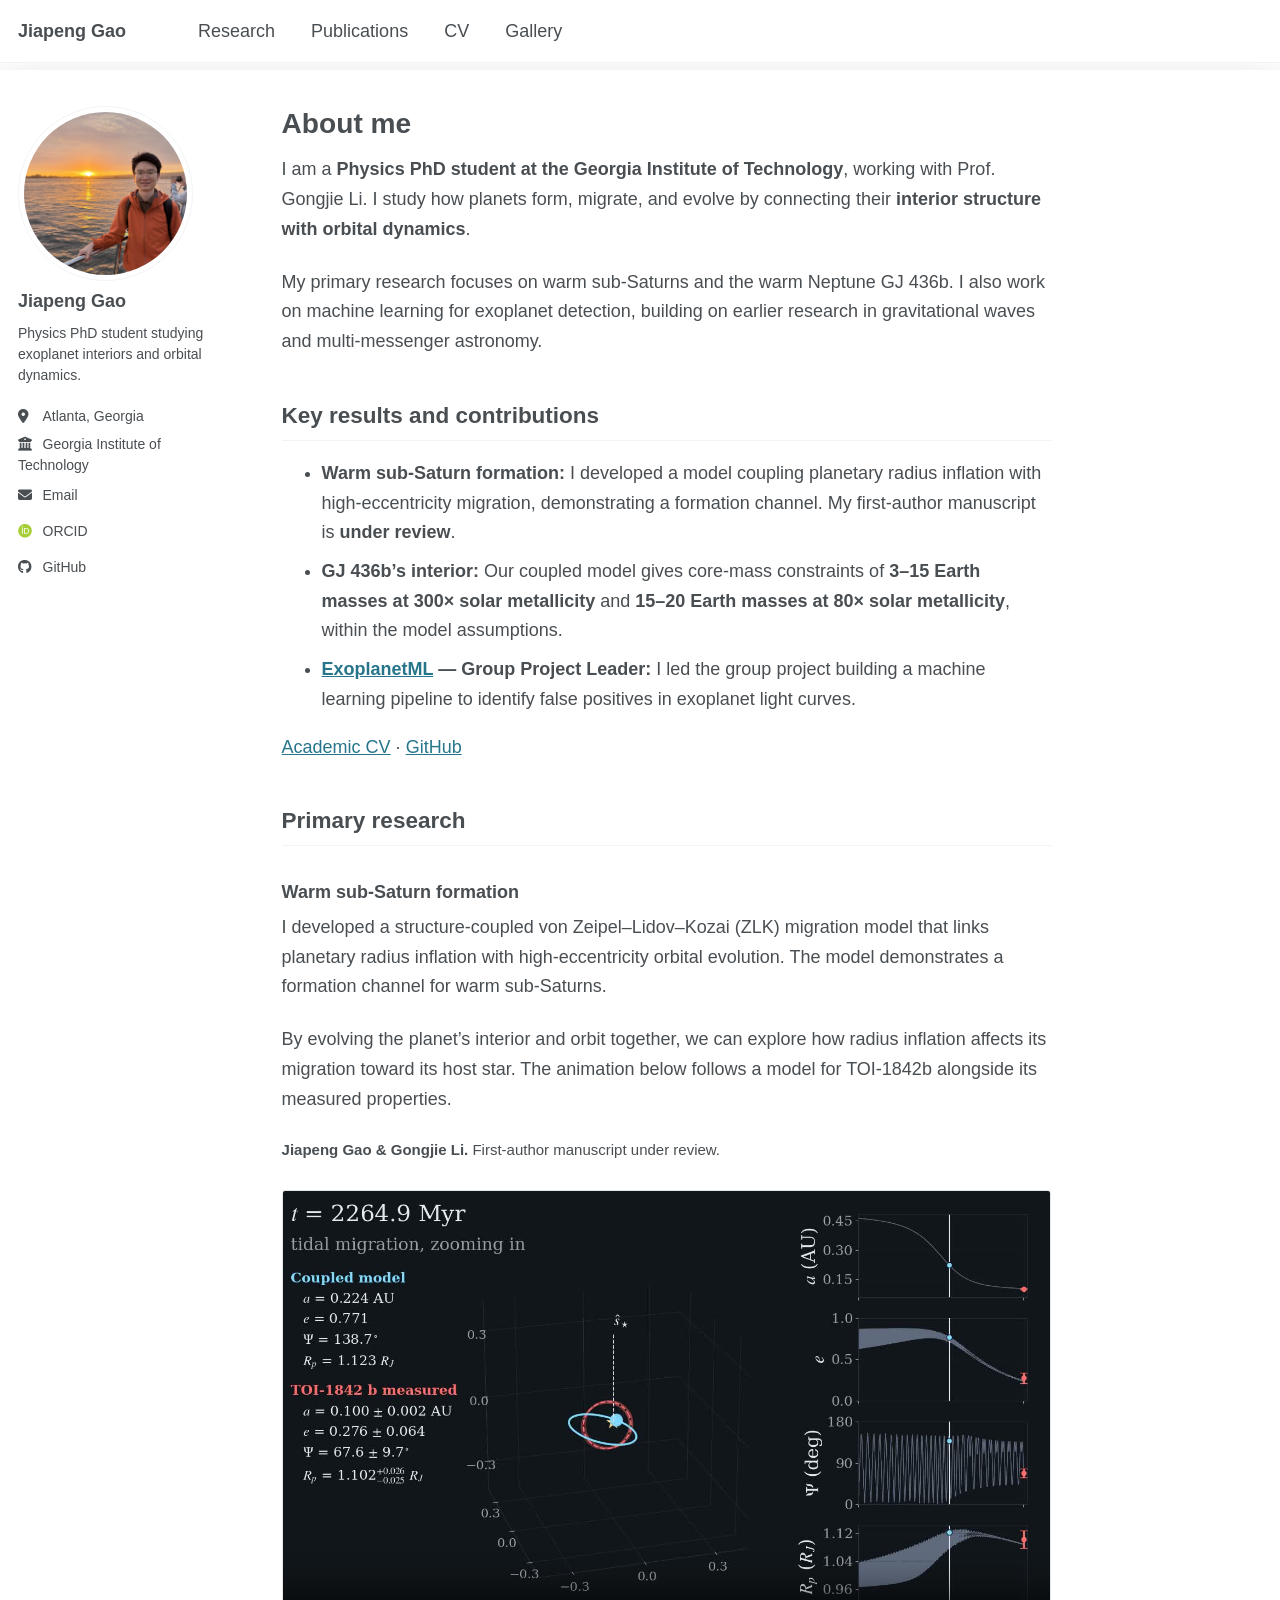
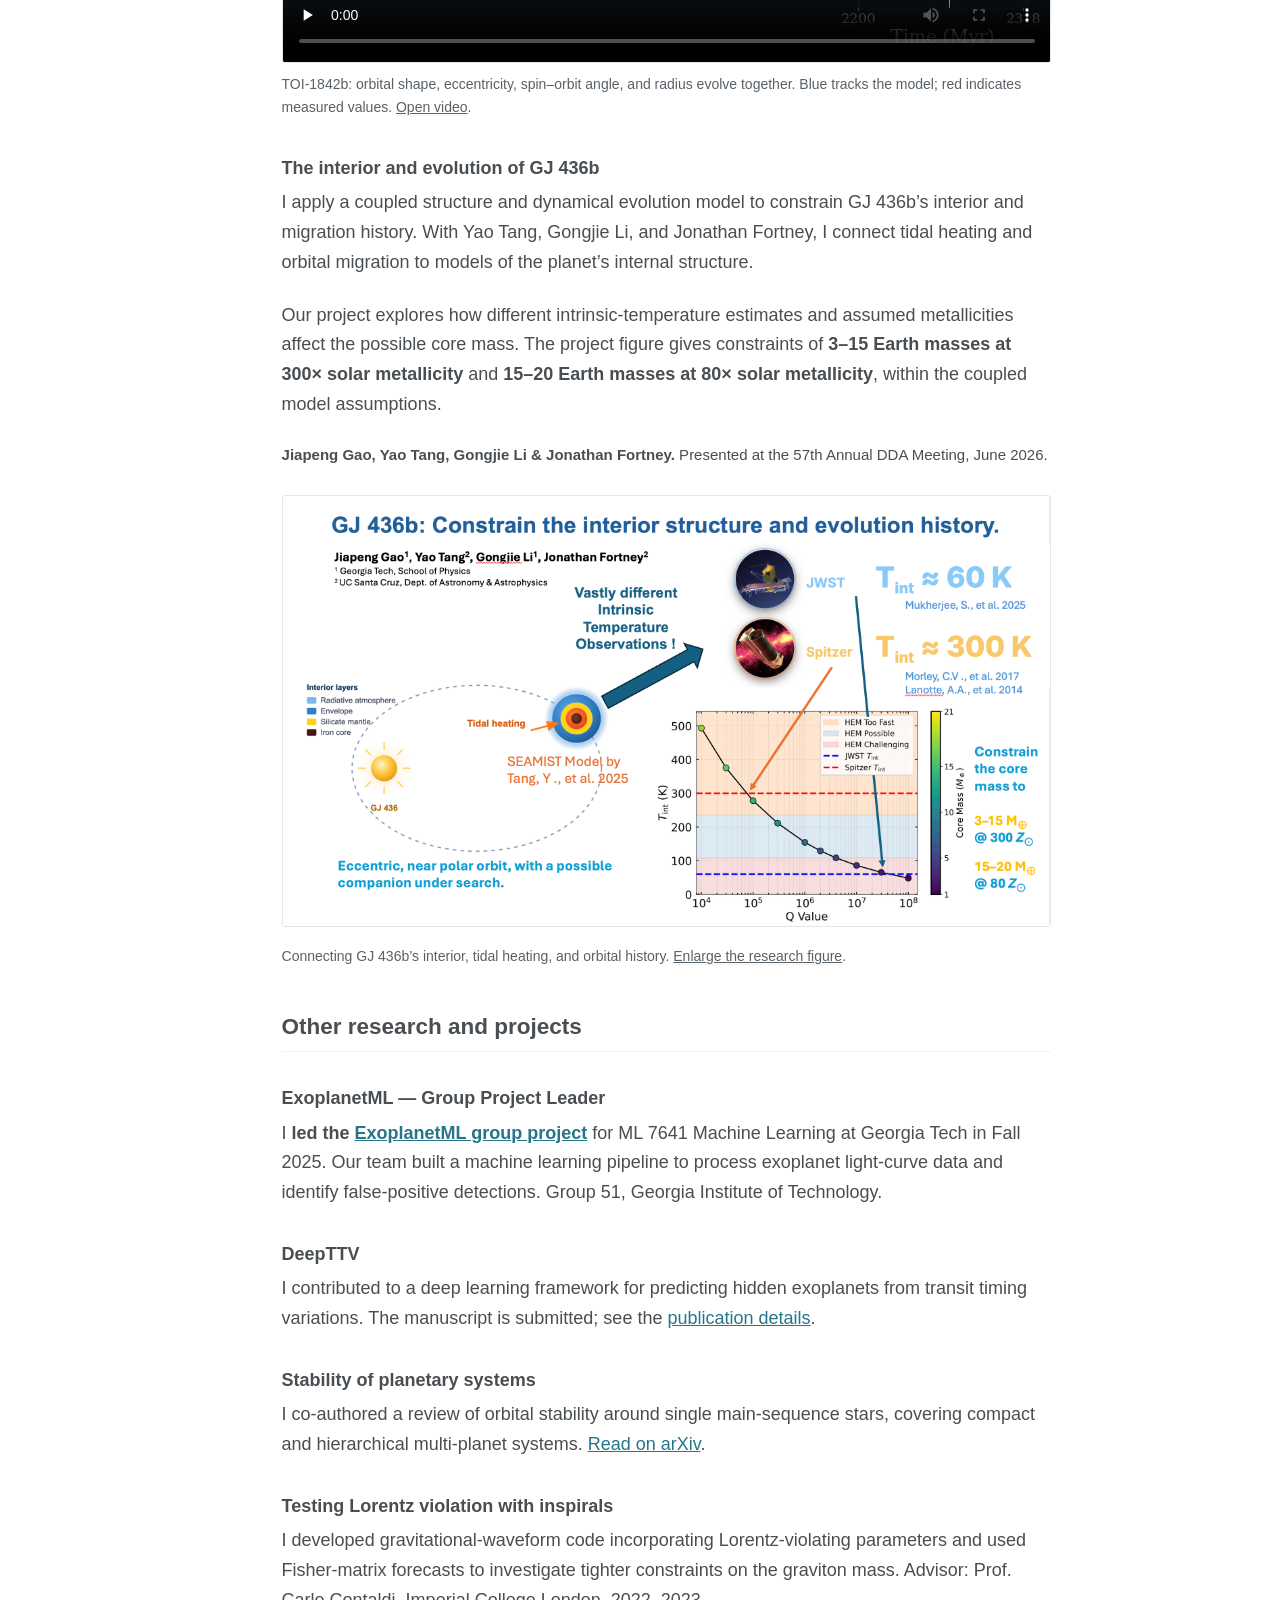
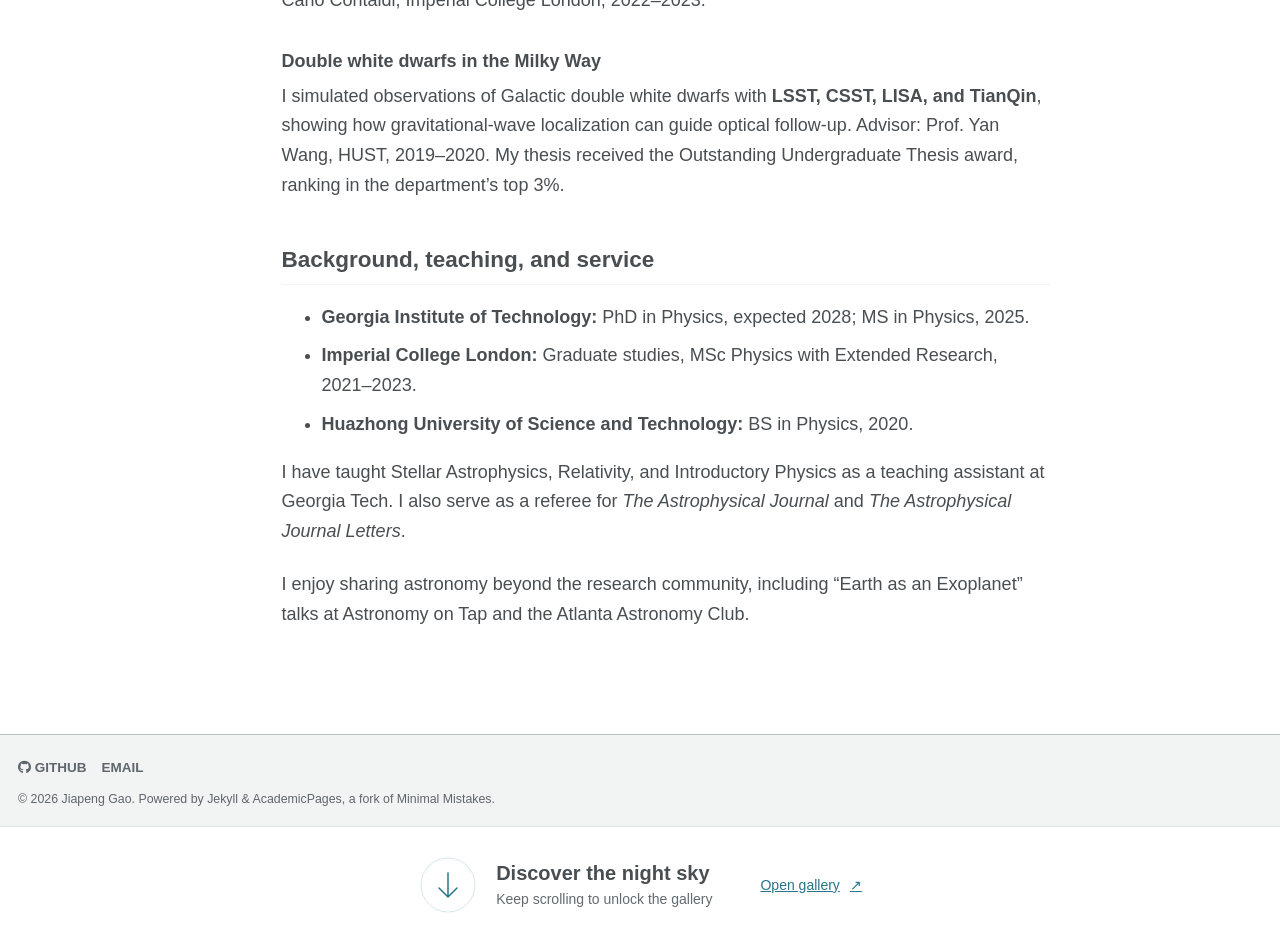
==== index.html @ 05a54107 "Publish personal website" ====
<!doctype html>
<html lang="en" class="no-js">
  <head>
    



<meta charset="utf-8">





<!-- begin SEO -->









<title>About me  Jiapeng Gao</title>



<meta name="description" content="Jiapeng Gao’s research on warm sub-Saturn formation, GJ 436b, exoplanet dynamics, and machine learning.">







  <link rel="canonical" href="https://Gaojiapeng.github.io/">















<!-- end SEO -->

<!-- Open Graph protocol data (https://ogp.me/), used by social media -->
<meta property="og:locale" content="en-US">
<meta property="og:site_name" content="Jiapeng Gao"> 
<meta property="og:title" content="About me">



  <meta property="og:url" content="https://Gaojiapeng.github.io/">





<!-- end Open Graph protocol -->



<meta name="viewport" content="width=device-width, initial-scale=1.0">

<script>
  document.documentElement.className = document.documentElement.className.replace(/\bno-js\b/g, '') + ' js ';
</script>

<!-- For all browsers -->
<link rel="stylesheet" href="./assets/css/main.css">

    


<link rel="stylesheet" href="./assets/css/academicons.min.css">
<link rel="stylesheet" href="./assets/css/fontawesome.css">
<link rel="stylesheet" href="./assets/css/custom.css">
<link rel="icon" href="./images/favicon.svg" type="image/svg+xml">
<meta name="theme-color" content="#ffffff">


  </head>

  <body>

    <a class="skip-link" href="#main">Skip to content</a>

    <!--[if lt IE 9]>
<div class="notice--danger align-center" style="margin: 0;">You are using an <strong>outdated</strong> browser. Please <a href="http://browsehappy.com/">upgrade your browser</a> to improve your experience.</div>
<![endif]-->
    


<div class="masthead">
  <div class="masthead__inner-wrap">
    <div class="masthead__menu">
      <nav id="site-nav" class="greedy-nav" aria-label="Main navigation">
        <ul class="visible-links">
          <li class="masthead__menu-item masthead__menu-item--lg"><a href="./index.html">Jiapeng Gao</a></li>
          
            <li class="masthead__menu-item"><a href="./index.html#research">Research</a></li>
          
            <li class="masthead__menu-item"><a href="./publications.html">Publications</a></li>
          
            <li class="masthead__menu-item"><a href="./assets/documents/Jiapeng_Gao_Web_CV.pdf">CV</a></li>
          
            <li class="masthead__menu-item"><a href="./gallery.html">Gallery</a></li>
          
        </ul>
      </nav>
    </div>
  </div>
</div>


    <div class="homepage-sheet">

    







<div id="main" role="main">
  




  <div class="sidebar sticky">
  





<div itemscope itemtype="http://schema.org/Person">

  <div class="author__avatar">
    
    	<img src="./images/jiapeng-gao.jpg" class="author__avatar" alt="Jiapeng Gao"  fetchpriority="high" />
    
  </div>

  <div class="author__content">
    <h3 class="author__name">Jiapeng Gao</h3>
    
    <p class="author__bio">Physics PhD student studying exoplanet interiors and orbital dynamics.</p>
  </div>

  <div class="author__urls-wrapper">
    <button class="btn btn--inverse">Follow</button>
    <ul class="author__urls social-icons">
      <!-- Font Awesome icons / Biographic information  -->
      
        <li class="author__desktop"><i class="fas fa-fw fa-location-dot icon-pad-right" aria-hidden="true"></i>Atlanta, Georgia</li>
      
      
        <li class="author__desktop"><i class="fas fa-fw fa-building-columns icon-pad-right" aria-hidden="true"></i>Georgia Institute of Technology</li>
      
      
      
        <li><a href="mailto:jgao370@gatech.edu"><i class="fas fa-fw fa-envelope icon-pad-right" aria-hidden="true"></i>Email</a></li>
      

      <!-- Font Awesome and Academicons icons / Academic websites -->
      
            
      
            
      
      
        <li><a href="https://orcid.org/0009-0001-2537-7205"><i class="ai ai-orcid ai-fw icon-pad-right"></i>ORCID</a></li>
      
                              
      
      
      
      
      

      <!-- Font Awesome icons / Repositories and software development -->
      
            
            
      
        <li><a href="https://github.com/Gaojiapeng"><i class="fab fa-fw fa-github icon-pad-right" aria-hidden="true"></i>GitHub</a></li>
      
            
            

      <!-- Font Awesome icons / Social media -->
              
      
      
            
      
                  
                  
      
            
            
            
      
            
                  
            
      
            
            
      
              
      
                      
      
      
            
    </ul>
  </div>
</div>

  
  </div>


  <article class="page" itemscope itemtype="http://schema.org/CreativeWork">
    <meta itemprop="headline" content="About me">
    
    
    

    <div class="page__inner-wrap">
      
        <header>
          <h1 class="page__title" itemprop="headline">About me
</h1>
          
        
        
            
        </header>
      

      <section class="page__content" itemprop="text">
        <p>I am a <strong>Physics PhD student at the Georgia Institute of Technology</strong>, working with Prof. Gongjie Li. I study how planets form, migrate, and evolve by connecting their <strong>interior structure with orbital dynamics</strong>.</p>

<p>My primary research focuses on warm sub-Saturns and the warm Neptune GJ 436b. I also work on machine learning for exoplanet detection, building on earlier research in gravitational waves and multi-messenger astronomy.</p>

<h2 id="key-results-and-contributions">Key results and contributions</h2>

<ul>
  <li><strong>Warm sub-Saturn formation:</strong> I developed a model coupling planetary radius inflation with high-eccentricity migration, demonstrating a formation channel. My first-author manuscript is <strong>under review</strong>.</li>
  <li><strong>GJ 436b’s interior:</strong> Our coupled model gives core-mass constraints of <strong>3–15 Earth masses at 300× solar metallicity</strong> and <strong>15–20 Earth masses at 80× solar metallicity</strong>, within the model assumptions.</li>
  <li><strong><a href="projects/exoplanetml/final.html">ExoplanetML</a> — Group Project Leader:</strong> I led the group project building a machine learning pipeline to identify false positives in exoplanet light curves.</li>
</ul>

<p class="academic-links"><a href="assets/documents/Jiapeng_Gao_Web_CV.pdf">Academic CV</a> · <a href="https://github.com/Gaojiapeng">GitHub</a></p>

<h2 id="research">Primary research</h2>

<section class="research-entry" id="sub-saturns" aria-labelledby="sub-saturns-title">
  <h3 id="sub-saturns-title">Warm sub-Saturn formation</h3>
  <p>I developed a structure-coupled von Zeipel–Lidov–Kozai (ZLK) migration model that links planetary radius inflation with high-eccentricity orbital evolution. The model demonstrates a formation channel for warm sub-Saturns.</p>
  <p>By evolving the planet’s interior and orbit together, we can explore how radius inflation affects its migration toward its host star. The animation below follows a model for TOI-1842b alongside its measured properties.</p>
  <p class="research-status"><strong>Jiapeng Gao &amp; Gongjie Li.</strong> First-author manuscript under review.</p>
  <figure class="research-media">
    <video controls="" playsinline="" preload="none" width="1400" height="860" poster="assets/images/toi1842b-migration-poster.jpg" aria-label="TOI-1842b coupled orbital and radius evolution" aria-describedby="migration-caption">
      <source src="assets/video/toi1842b-migration.mp4" type="video/mp4" />
      <a href="assets/video/toi1842b-migration.mp4">Open the TOI-1842b migration animation.</a>
    </video>
    <figcaption id="migration-caption">TOI-1842b: orbital shape, eccentricity, spin–orbit angle, and radius evolve together. Blue tracks the model; red indicates measured values. <a href="assets/video/toi1842b-migration.mp4">Open video</a>.</figcaption>
  </figure>
</section>

<section class="research-entry" id="gj436b" aria-labelledby="gj436b-title">
  <h3 id="gj436b-title">The interior and evolution of GJ 436b</h3>
  <p>I apply a coupled structure and dynamical evolution model to constrain GJ 436b’s interior and migration history. With Yao Tang, Gongjie Li, and Jonathan Fortney, I connect tidal heating and orbital migration to models of the planet’s internal structure.</p>
  <p>Our project explores how different intrinsic-temperature estimates and assumed metallicities affect the possible core mass. The project figure gives constraints of <strong>3–15 Earth masses at 300× solar metallicity</strong> and <strong>15–20 Earth masses at 80× solar metallicity</strong>, within the coupled model assumptions.</p>
  <p class="research-status"><strong>Jiapeng Gao, Yao Tang, Gongjie Li &amp; Jonathan Fortney.</strong> Presented at the 57th Annual DDA Meeting, June 2026.</p>
  <figure class="research-media">
    <a href="assets/images/gj436b-project.png" data-research-figure="" aria-label="Enlarge the GJ 436b research figure"><img src="assets/images/gj436b-project.png" width="2270" height="1274" loading="lazy" alt="GJ 436b project: tidal heating and a layered interior, intrinsic-temperature comparisons, and model-dependent core-mass constraints." /></a>
    <figcaption>Connecting GJ 436b’s interior, tidal heating, and orbital history. <a href="assets/images/gj436b-project.png" data-research-figure="">Enlarge the research figure</a>.</figcaption>
  </figure>
</section>

<h2 id="other-research-and-projects">Other research and projects</h2>

<h3 id="exoplanetml">ExoplanetML — Group Project Leader</h3>

<p>I <strong>led the <a href="projects/exoplanetml/final.html">ExoplanetML group project</a></strong> for ML 7641 Machine Learning at Georgia Tech in Fall 2025. Our team built a machine learning pipeline to process exoplanet light-curve data and identify false-positive detections. Group 51, Georgia Institute of Technology.</p>

<h3 id="deepttv">DeepTTV</h3>

<p>I contributed to a deep learning framework for predicting hidden exoplanets from transit timing variations. The manuscript is submitted; see the <a href="publications.html#deepttv">publication details</a>.</p>

<h3 id="stability-of-planetary-systems">Stability of planetary systems</h3>

<p>I co-authored a review of orbital stability around single main-sequence stars, covering compact and hierarchical multi-planet systems. <a href="https://arxiv.org/abs/2407.13899">Read on arXiv</a>.</p>

<h3 id="testing-lorentz-violation-with-inspirals">Testing Lorentz violation with inspirals</h3>

<p>I developed gravitational-waveform code incorporating Lorentz-violating parameters and used Fisher-matrix forecasts to investigate tighter constraints on the graviton mass. Advisor: Prof. Carlo Contaldi, Imperial College London, 2022–2023.</p>

<h3 id="double-white-dwarfs-in-the-milky-way">Double white dwarfs in the Milky Way</h3>

<p>I simulated observations of Galactic double white dwarfs with <strong>LSST, CSST, LISA, and TianQin</strong>, showing how gravitational-wave localization can guide optical follow-up. Advisor: Prof. Yan Wang, HUST, 2019–2020. My thesis received the Outstanding Undergraduate Thesis award, ranking in the department’s top 3%.</p>

<h2 id="background-teaching-and-service">Background, teaching, and service</h2>

<ul>
  <li><strong>Georgia Institute of Technology:</strong> PhD in Physics, expected 2028; MS in Physics, 2025.</li>
  <li><strong>Imperial College London:</strong> Graduate studies, MSc Physics with Extended Research, 2021–2023.</li>
  <li><strong>Huazhong University of Science and Technology:</strong> BS in Physics, 2020.</li>
</ul>

<p>I have taught Stellar Astrophysics, Relativity, and Introductory Physics as a teaching assistant at Georgia Tech. I also serve as a referee for <em>The Astrophysical Journal</em> and <em>The Astrophysical Journal Letters</em>.</p>

<p>I enjoy sharing astronomy beyond the research community, including “Earth as an Exoplanet” talks at Astronomy on Tap and the Atlanta Astronomy Club.</p>

<dialog class="research-dialog" aria-labelledby="research-dialog-title">
  <div class="research-dialog-header"><h2 id="research-dialog-title">GJ 436b — interior structure and evolution</h2><button type="button" data-close-research="" autofocus="">Close <span aria-hidden="true">×</span></button></div>
  <img src="assets/images/gj436b-project.png" width="2270" height="1274" loading="lazy" alt="Full-size GJ 436b research figure with model-dependent core-mass constraints." />
  <p><a href="assets/images/gj436b-project.png">Open original figure</a></p>
</dialog>


        

        
      </section>

      <footer class="page__meta">
        
        






      </footer>

      

      




    </div>

    
  </article>

  
  
</div>


    <div class="page__footer">
      <footer>
        <!-- Personal site footer additions. -->

        <div class="page__footer-follow"><ul class="social-icons"><li><a href="https://github.com/Gaojiapeng"><i class="fab fa-github" aria-hidden="true"></i> GitHub</a></li><li><a href="mailto:jgao370@gatech.edu">Email</a></li></ul></div>
<div class="page__footer-copyright">&copy; 2026 Jiapeng Gao. Powered by <a href="https://jekyllrb.com">Jekyll</a> &amp; <a href="https://github.com/academicpages/academicpages.github.io">AcademicPages</a>, a fork of <a href="https://mademistakes.com/work/minimal-mistakes-jekyll-theme/">Minimal Mistakes</a>.</div>

      </footer>
    </div>

    
    <div class="gallery-pull" id="discover">
  <div class="gallery-pull-cue">
    <span class="gallery-pull-meter" aria-hidden="true">
      <svg viewBox="0 0 60 60" width="60" height="60" fill="none">
        <circle cx="30" cy="30" r="27" stroke="currentColor" class="gallery-pull-track"/>
        <circle cx="30" cy="30" r="27" stroke="currentColor" stroke-width="2" pathLength="100" class="gallery-pull-ring"/>
        <path d="M30 18v24M21 33l9 9 9-9" stroke="currentColor" stroke-width="1.5" stroke-linecap="round" stroke-linejoin="round"/>
      </svg>
    </span>
    <div>
      <p class="gallery-pull-title">Discover the night sky</p>
      <p class="gallery-pull-instruction" role="status" aria-live="polite">Explore my astrophotography</p>
    </div>
  </div>
  <a class="gallery-pull-link" href="./gallery.html">Open gallery <span aria-hidden="true">↗</span></a>
</div>

    </div>
    <section class="gallery-discover" aria-hidden="true" inert>
  <div class="discover-scene">
    <img class="discover-image" src="./assets/astro/milky-way-sky-inner-mongolia-2023.jpg" width="2200" height="1472" loading="lazy" decoding="async" alt="Dense Milky Way star fields crossed by dark dust lanes, photographed in Inner Mongolia.">
    <div class="discover-copy">
      <p class="discover-eyebrow">Through my lens</p>
      <h2>Discover the night sky</h2>
      <p class="discover-instruction">Gallery unlocked</p>
    </div>
    <p class="discover-credit"><span>Inner Mongolia · <time datetime="2023-08-13T00:16:14">13 August 2023 · 00:16:14</time> (camera time)</span><span>Photographed by Jiapeng Gao</span></p>
  </div>
</section>

    

    <script src="./assets/js/site.js" defer></script>
<script src="./assets/js/discover.js" defer></script>



  </body>
</html>
---- assets/css/main.css ----
:root{--global-base-color: #2f7f93;--global-bg-color: #fff;--global-footer-bg-color: #f2f3f3;--global-border-color: #f2f3f3;--global-dark-border-color: #bdc1c4;--global-code-background-color: #fafafa;--global-code-text-color: #313436;--global-fig-caption-color: mix(#fff, #494e52, 25%);--global-link-color: #52adc8;--global-link-color-hover: mix(#000, #2f7f93, 25%);--global-link-color-visited: mix(#fff, #2f7f93, 25%);--global-masthead-link-color: #494e52;--global-masthead-link-color-hover: mix(#000, #7a8288, 25%);--global-text-color: #494e52;--global-text-color-light: #bdc1c4;--global-thead-color: #f2f3f3}html[data-theme="dark"]{--global-base-color: #0ea1c5;--global-bg-color: #474747;--global-footer-bg-color: #474747;--global-border-color: #bdc1c4;--global-dark-border-color: #dadada;--global-code-background-color: #fafafa;--global-code-text-color: #313436;--global-fig-caption-color: #bdc1c4;--global-link-color: #0ea1c5;--global-link-color-hover: #0b7994;--global-link-color-visited: #4ab9d4;--global-masthead-link-color: #fff;--global-masthead-link-color-hover: #0ea1c5;--global-text-color: #fff;--global-text-color-light: #f3f3f3;--global-thead-color: #ededed}a:focus{outline:thin dotted #f89406;outline:5px auto #f89406;outline-offset:-2px}*,*:before,*:after{-moz-box-sizing:border-box;-webkit-box-sizing:border-box;box-sizing:border-box}html{box-sizing:border-box;background-color:var(--global-bg-color);font-size:16px;-webkit-text-size-adjust:100%;-ms-text-size-adjust:100%}@media (min-width: 48em){html{font-size:18px}}body{margin:0}::-moz-selection{color:#fff;background:#000}::selection{color:#fff;background:#000}article,aside,details,figcaption,figure,footer,header,hgroup,main,nav,section{display:block}audio,canvas,video{display:inline-block;*display:inline;*zoom:1}audio:not([controls]){display:none}a{color:var(--global-link-color)}a:hover,a:active{outline:0}sub,sup{position:relative;font-size:75%;line-height:0;vertical-align:baseline}sup{top:-0.5em}sub{bottom:-0.25em}img{max-width:100%;width:auto\9;height:auto;vertical-align:middle;border:0;-ms-interpolation-mode:bicubic}#map_canvas img,.google-maps img{max-width:none}button,input,select,textarea{margin:0;font-size:100%;vertical-align:middle}button,input{*overflow:visible;line-height:normal}button::-moz-focus-inner,input::-moz-focus-inner{padding:0;border:0}button,html input[type="button"],input[type="reset"],input[type="submit"]{-webkit-appearance:button;cursor:pointer}label,select,button,input[type="button"],input[type="reset"],input[type="submit"],input[type="radio"],input[type="checkbox"]{cursor:pointer}input[type="search"]{box-sizing:content-box;-webkit-appearance:textfield}input[type="search"]::-webkit-search-decoration,input[type="search"]::-webkit-search-cancel-button{-webkit-appearance:none}textarea{overflow:auto;vertical-align:top}html{position:relative;min-height:100%;scroll-behavior:smooth}body{color:var(--global-text-color);background-color:var(--global-bg-color);margin:0;padding:70px 0 0;padding-bottom:9em;font-family:-apple-system,".SFNSText-Regular","San Francisco","Roboto","Segoe UI","Helvetica Neue","Lucida Grande",Arial,sans-serif;line-height:1.5}body.overflow--hidden{overflow:hidden}h1,h2,h3,h4,h5,h6{margin:2em 0 0.5em;line-height:1.2;font-family:-apple-system,".SFNSText-Regular","San Francisco","Roboto","Segoe UI","Helvetica Neue","Lucida Grande",Arial,sans-serif;font-weight:bold}h1{margin-top:0;font-size:1.563em}h2{font-size:1.25em}h3{font-size:1em}h4{font-size:.75em}h5{font-size:.75em}h6{font-size:.75em}small,.small{font-size:.75em}p{margin-bottom:1.3em}u,ins{text-decoration:none;border-bottom:1px solid var(--global-text-color)}u a,ins a{color:inherit}del a{color:inherit}p,pre,blockquote,ul,ol,dl,figure,table,fieldset{orphans:3;widows:3}abbr[title],abbr[data-original-title]{text-decoration:none;cursor:help;border-bottom:1px dotted var(--global-text-color)}blockquote{margin:2em 1em 2em 0;padding-left:1em;padding-right:1em;font-style:italic;border-left:0.25em solid var(--global-border-color)}blockquote cite{font-style:italic}blockquote cite:before{content:"\2014";padding-right:5px}a:hover,a:active{outline:0}tt,code,kbd,samp,pre{font-family:Monaco,Consolas,"Lucida Console",monospace}pre{overflow-x:auto}a>code,figcaption>code,li>code,p>code,td>code{color:var(--global-code-text-color);padding-top:0.1rem;padding-bottom:0.1rem;font-size:.75em;background:var(--global-code-background-color);border:1px solid var(--global-thead-color);border-radius:4px;box-shadow:0 1px 1px rgba(0,0,0,0.125)}a>code:before,a>code:after,figcaption>code:before,figcaption>code:after,li>code:before,li>code:after,p>code:before,p>code:after,td>code:before,td>code:after{letter-spacing:-0.2em;content:"\00a0"}a>code{color:inherit}pre>code{color:var(--global-code-text-color)}hr{display:block;margin:1em 0;border:0;border-top:1px solid var(--global-border-color)}ul li,ol li{margin-bottom:0.5em}li ul,li ol{margin-top:0.5em}figure{display:-webkit-box;display:flex;-webkit-box-pack:justify;justify-content:space-between;-webkit-box-align:start;align-items:flex-start;flex-wrap:wrap;margin:2em 0}figure img,figure iframe,figure .fluid-width-video-wrapper{margin-bottom:1em}figure img{width:100%;border-radius:4px;-webkit-transition:all 0.2s ease-in-out;transition:all 0.2s ease-in-out}figure>a{display:block}@media (min-width: 37.5em){figure.half>a,figure.half>img{width:calc(50% - 0.5em)}}figure.half figcaption{width:100%}@media (min-width: 37.5em){figure.third>a,figure.third>img{width:calc(33.3333% - 0.5em)}}figure.third figcaption{width:100%}figcaption{margin-bottom:0.5em;color:var(--global-fig-caption-color);font-family:Georgia,Times,serif;font-size:.75em}figcaption a{color:inherit;text-decoration:none;border-bottom:1px solid var(--global-border-color);-webkit-transition:all 0.2s ease-in-out;transition:all 0.2s ease-in-out}figcaption a:hover{color:#000;border-bottom-color:#000}svg:not(:root){overflow:hidden}nav ul{margin:0;padding:0}nav li{list-style:none}nav a{text-decoration:none}nav ul li,nav ol li{margin-bottom:0}nav li ul,nav li ol{margin-top:0}@-webkit-keyframes intro{0%{opacity:0}100%{opacity:1}}@keyframes intro{0%{opacity:0}100%{opacity:1}}b,i,strong,em,blockquote,p,q,span,figure,img,h1,h2,header,input,a,tr,td,form button,input[type="submit"],.btn,#goog-wm-sb,.highlight,.archive__item-teaser{-webkit-transition:all 0.2s ease-in-out;transition:all 0.2s ease-in-out}@media print{.masthead,.toc,.page__share,.page__related,.ads,.page__footer{display:none}}.hidden{display:none;visibility:hidden}.load{display:none}.transparent{opacity:0}.visually-hidden,.screen-reader-text,.screen-reader-text span,.screen-reader-shortcut{position:absolute !important;clip:rect(1px, 1px, 1px, 1px);height:1px !important;width:1px !important;border:0 !important;overflow:hidden}body:hover .visually-hidden a,body:hover .visually-hidden input,body:hover .visually-hidden button{display:none !important}.screen-reader-text:focus,.screen-reader-shortcut:focus{clip:auto !important;height:auto !important;width:auto !important;display:block;font-size:1em;font-weight:bold;padding:15px 23px 14px;background:var(--global-text-color);z-index:100000;text-decoration:none;box-shadow:0 0 2px 2px rgba(0,0,0,0.6)}.skip-link{position:fixed;z-index:20;margin:0;font-family:-apple-system,".SFNSText-Regular","San Francisco","Roboto","Segoe UI","Helvetica Neue","Lucida Grande",Arial,sans-serif;white-space:nowrap}.skip-link li{height:0;width:0;list-style:none}.text-left{text-align:left}.text-center{text-align:center}.text-right{text-align:right}.text-justify{text-align:justify}.text-nowrap{white-space:nowrap}.cf{clear:both}.wrapper{max-width:925px;margin-left:auto;margin-right:auto}.wrapper:after{content:" ";display:block;clear:both}.wordwrap{white-space:pre-wrap;white-space:-moz-pre-wrap;white-space:-pre-wrap;white-space:-o-pre-wrap;word-wrap:break-word}.align-left{display:block;margin-left:auto;margin-right:auto}@media (min-width: 37.5em){.align-left{float:left;margin-right:1em}}.align-right{display:block;margin-left:auto;margin-right:auto}@media (min-width: 37.5em){.align-right{float:right;margin-left:1em}}.align-center{display:block;margin-left:auto;margin-right:auto}@media (min-width: 57.8125em){.full{margin-right:-19.4915254237% !important}}.icon{display:inline-block;fill:currentColor;width:1em;height:1.1em;line-height:1;position:relative;top:-0.1em;vertical-align:middle}.icon-pad-right{padding-right:0.5em;margin-right:0.5em}.social-icons .fa{color:#000}.social-icons .fa-bluesky,.social-icons .fa-bluesky-square{color:#1184fe}.social-icons .fa-behance,.social-icons .fa-behance-square{color:#1769FF}.social-icons .fa-dribbble{color:#ea4c89}.social-icons .fa-facebook,.social-icons .fa-facebook-square{color:#3b5998}.social-icons .fa-flickr{color:#ff0084}.social-icons .fa-foursquare{color:#0072b1}.social-icons .fa-google-plus,.social-icons .fa-google-plus-square{color:#dd4b39}.social-icons .fa-instagram{color:#517fa4}.social-icons .fa-kaggle,.social-icons .fa-kaggle-square{color:#20c0ff}.social-icons .fa-lastfm,.social-icons .fa-lastfm-square{color:#d51007}.social-icons .fa-linkedin,.social-icons .fa-linkedin-square{color:#007bb6}.social-icons .fa-mastodon,.social-icons .fa-mastodon-square{color:#6364ff}.social-icons .ai-orcid,.social-icons .ai-orcid-square{color:#a6ce39}.social-icons .fa-pinterest,.social-icons .fa-pinterest-p,.social-icons .fa-pinterest-square{color:#cb2027}.social-icons .fa-rss,.social-icons .fa-rss-square{color:#fa9b39}.social-icons .fa-soundcloud{color:#f30}.social-icons .fa-stack-exchange,.social-icons .fa-stack-overflow{color:#fe7a15}.social-icons .fa-tumblr,.social-icons .fa-tumblr-square{color:#32506d}.social-icons .fa-twitter,.social-icons .fa-twitter-square{color:#55acee}.social-icons .fa-vimeo,.social-icons .fa-vimeo-square{color:#1ab7ea}.social-icons .fa-vine{color:#00bf8f}.social-icons .fa-youtube,.social-icons .fa-youtube-square,.social-icons .fa-youtube-play{color:#b00}.social-icons .fa-xing,.social-icons .fa-xing-square{color:#006567}.navicon{position:relative;display:inline-block;vertical-align:middle;width:28px;height:4px;background:var(--global-masthead-link-color);margin:auto;-webkit-transition:0.3s;transition:0.3s}.navicon:before,.navicon:after{content:"";position:absolute;left:0;width:28px;height:4px;background:var(--global-masthead-link-color);-webkit-transition:0.3s;transition:0.3s}.navicon:before{top:-8px}.navicon:after{bottom:-8px}.close .navicon{background:transparent}.close .navicon:before,.close .navicon:after{-webkit-transform-origin:50% 50%;-ms-transform-origin:50% 50%;transform-origin:50% 50%;top:0;width:28px}.close .navicon:before{-webkit-transform:rotate3d(0, 0, 1, 45deg);transform:rotate3d(0, 0, 1, 45deg)}.close .navicon:after{-webkit-transform:rotate3d(0, 0, 1, -45deg);transform:rotate3d(0, 0, 1, -45deg)}@media (min-width: 57.8125em){.sticky{clear:both;position:-webkit-sticky;position:sticky;top:2em}.sticky::after{clear:both;content:"";display:table}.sticky>*{display:block}}.well{min-height:20px;padding:19px;margin-bottom:20px;background-color:#f5f5f5;border:1px solid #e3e3e3;border-radius:4px;box-shadow:inset 0 1px 1px rgba(0,0,0,0.05)}.show-modal{overflow:hidden;position:relative}.show-modal:before{position:absolute;content:"";top:0;left:0;width:100%;height:100%;z-index:999;background-color:rgba(255,255,255,0.85)}.show-modal .modal{display:block}.modal{display:none;position:fixed;width:300px;top:50%;left:50%;margin-left:-150px;margin-top:-150px;min-height:0;z-index:9999;background:var(--global-text-color);border:1px solid var(--global-border-color);border-radius:4px;box-shadow:0 1px 1px rgba(0,0,0,0.125)}.modal__title{margin:0;padding:0.5em 1em}.modal__supporting-text{padding:0 1em 0.5em 1em}.modal__actions{padding:0.5em 1em;border-top:1px solid var(--global-border-color)}.footnote{color:var(--global-text-color-light);text-decoration:none}.footnotes{color:var(--global-text-color-light)}.footnotes ol,.footnotes li,.footnotes p{margin-bottom:0;font-size:.75em}a.reversefootnote{color:var(--global-text-color-light);text-decoration:none}a.reversefootnote:hover{text-decoration:underline}.required{color:#ee5f5b;font-weight:bold}table{margin-bottom:1em;width:100%;font-family:-apple-system,".SFNSText-Regular","San Francisco","Roboto","Segoe UI","Helvetica Neue","Lucida Grande",Arial,sans-serif;font-size:.75em;border-collapse:collapse;border:1px solid var(--global-border-color)}table+table{margin-top:1em}thead{background-color:var(--global-border-color);border-bottom:1px solid var(--global-border-color)}th{padding:0.5em;font-weight:bold;text-align:left;border-right:1px solid var(--global-border-color)}td{padding:0.5em;border-bottom:1px solid var(--global-border-color);border-right:1px solid var(--global-border-color)}tr,td,th{vertical-align:middle}.btn,#goog-wm-sb{display:inline-block;margin-bottom:0.25em;padding:0.5em 1em;color:#fff !important;font-family:-apple-system,".SFNSText-Regular","San Francisco","Roboto","Segoe UI","Helvetica Neue","Lucida Grande",Arial,sans-serif;font-size:.75em;font-weight:bold;text-align:center;text-decoration:none;background-color:var(--global-base-color);border:0 !important;border-radius:4px;cursor:pointer}.btn:hover,#goog-wm-sb:hover{background-color:#333}.btn .icon,#goog-wm-sb .icon{margin-right:0.5em}.btn .icon+.hidden,#goog-wm-sb .icon+.hidden{margin-left:-0.5em}.btn--block{display:block;width:100%}.btn--block+.btn--block{margin-top:0.25em}.btn--inverse{color:var(--global-text-color-light) !important;border:1px solid var(--global-border-color) !important;background-color:var(--global-bg-color)}.btn--inverse:hover{color:#fff !important;border-color:var(--global-text-color-light)}.btn--light-outline{border:1px solid #fff !important;background-color:transparent}.btn--info{background-color:#2f7f93}.btn--info:hover{background-color:#266676}.btn--warning{background-color:#f89406}.btn--warning:hover{background-color:#c67605}.btn--success{background-color:#62c462}.btn--success:hover{background-color:#4e9d4e}.btn--danger{background-color:#ee5f5b}.btn--danger:hover{background-color:#be4c49}.btn--disabled{pointer-events:none;cursor:not-allowed;filter:alpha(opacity=65);box-shadow:none;opacity:0.65}.btn--bluesky{background-color:#1184fe}.btn--bluesky:hover{background-color:#0e6acb}.btn--facebook{background-color:#3b5998}.btn--facebook:hover{background-color:#2f477a}.btn--google-plus{background-color:#dd4b39}.btn--google-plus:hover{background-color:#b13c2e}.btn--linkedin{background-color:#007bb6}.btn--linkedin:hover{background-color:#006292}.btn--mastodon{background-color:#6364ff}.btn--mastodon:hover{background-color:#4f50cc}.btn--twitter{background-color:#55acee}.btn--twitter:hover{background-color:#448abe}.btn--x-large{font-size:1.25em}.btn--large{font-size:1em}.btn--small{font-size:.6875em}.notice{margin:2em 0 !important;padding:1em;font-family:-apple-system,".SFNSText-Regular","San Francisco","Roboto","Segoe UI","Helvetica Neue","Lucida Grande",Arial,sans-serif;font-size:.75em !important;text-indent:initial;background-color:#f2f3f3;border-radius:4px;box-shadow:0 1px 1px rgba(122,130,136,0.25);color:var(--global-code-text-color)}.notice h4{margin-top:0 !important;margin-bottom:0.75em}.page__content .notice h4{margin-bottom:0;font-size:1em}.notice p:last-child{margin-bottom:0 !important}.notice h4+p{margin-top:0;padding-top:0}.notice a{color:#7a8288}.notice a:hover{color:#494e52}.notice code{background-color:#f8f9f9}.notice ul:last-child{margin-bottom:0}.notice--primary{margin:2em 0 !important;padding:1em;font-family:-apple-system,".SFNSText-Regular","San Francisco","Roboto","Segoe UI","Helvetica Neue","Lucida Grande",Arial,sans-serif;font-size:.75em !important;text-indent:initial;background-color:#f2f3f3;border-radius:4px;box-shadow:0 1px 1px rgba(122,130,136,0.25);color:var(--global-code-text-color)}.notice--primary h4{margin-top:0 !important;margin-bottom:0.75em}.page__content .notice--primary h4{margin-bottom:0;font-size:1em}.notice--primary p:last-child{margin-bottom:0 !important}.notice--primary h4+p{margin-top:0;padding-top:0}.notice--primary a{color:#7a8288}.notice--primary a:hover{color:#494e52}.notice--primary code{background-color:#f8f9f9}.notice--primary ul:last-child{margin-bottom:0}.notice--info{margin:2em 0 !important;padding:1em;font-family:-apple-system,".SFNSText-Regular","San Francisco","Roboto","Segoe UI","Helvetica Neue","Lucida Grande",Arial,sans-serif;font-size:.75em !important;text-indent:initial;background-color:#eaf2f4;border-radius:4px;box-shadow:0 1px 1px rgba(47,127,147,0.25);color:var(--global-code-text-color)}.notice--info h4{margin-top:0 !important;margin-bottom:0.75em}.page__content .notice--info h4{margin-bottom:0;font-size:1em}.notice--info p:last-child{margin-bottom:0 !important}.notice--info h4+p{margin-top:0;padding-top:0}.notice--info a{color:#2f7f93}.notice--info a:hover{color:#1c4c58}.notice--info code{background-color:#f5f9fa}.notice--info ul:last-child{margin-bottom:0}.notice--warning{margin:2em 0 !important;padding:1em;font-family:-apple-system,".SFNSText-Regular","San Francisco","Roboto","Segoe UI","Helvetica Neue","Lucida Grande",Arial,sans-serif;font-size:.75em !important;text-indent:initial;background-color:#fef4e6;border-radius:4px;box-shadow:0 1px 1px rgba(248,148,6,0.25);color:var(--global-code-text-color)}.notice--warning h4{margin-top:0 !important;margin-bottom:0.75em}.page__content .notice--warning h4{margin-bottom:0;font-size:1em}.notice--warning p:last-child{margin-bottom:0 !important}.notice--warning h4+p{margin-top:0;padding-top:0}.notice--warning a{color:#f89406}.notice--warning a:hover{color:#955904}.notice--warning code{background-color:#fffaf3}.notice--warning ul:last-child{margin-bottom:0}.notice--success{margin:2em 0 !important;padding:1em;font-family:-apple-system,".SFNSText-Regular","San Francisco","Roboto","Segoe UI","Helvetica Neue","Lucida Grande",Arial,sans-serif;font-size:.75em !important;text-indent:initial;background-color:#eff9ef;border-radius:4px;box-shadow:0 1px 1px rgba(98,196,98,0.25);color:var(--global-code-text-color)}.notice--success h4{margin-top:0 !important;margin-bottom:0.75em}.page__content .notice--success h4{margin-bottom:0;font-size:1em}.notice--success p:last-child{margin-bottom:0 !important}.notice--success h4+p{margin-top:0;padding-top:0}.notice--success a{color:#62c462}.notice--success a:hover{color:#3b763b}.notice--success code{background-color:#f7fcf7}.notice--success ul:last-child{margin-bottom:0}.notice--danger{margin:2em 0 !important;padding:1em;font-family:-apple-system,".SFNSText-Regular","San Francisco","Roboto","Segoe UI","Helvetica Neue","Lucida Grande",Arial,sans-serif;font-size:.75em !important;text-indent:initial;background-color:#fdefef;border-radius:4px;box-shadow:0 1px 1px rgba(238,95,91,0.25);color:var(--global-code-text-color)}.notice--danger h4{margin-top:0 !important;margin-bottom:0.75em}.page__content .notice--danger h4{margin-bottom:0;font-size:1em}.notice--danger p:last-child{margin-bottom:0 !important}.notice--danger h4+p{margin-top:0;padding-top:0}.notice--danger a{color:#ee5f5b}.notice--danger a:hover{color:#8f3937}.notice--danger code{background-color:#fef7f7}.notice--danger ul:last-child{margin-bottom:0}.masthead{position:fixed;background:var(--global-bg-color);height:fit-content;top:0;width:100%;-webkit-animation:intro 0.3s both;animation:intro 0.3s both;-webkit-animation-delay:0.15s;animation-delay:0.15s;z-index:20}.masthead::after{content:"";position:absolute;bottom:0;height:1px;background:var(--global-border-color);width:100%}.masthead__inner-wrap{max-width:925px;margin-left:auto;margin-right:auto;clear:both;padding:0.5em 1em;font-family:-apple-system,".SFNSText-Regular","San Francisco","Roboto","Segoe UI","Helvetica Neue","Lucida Grande",Arial,sans-serif}.masthead__inner-wrap:after{content:" ";display:block;clear:both}.masthead__inner-wrap::after{clear:both;content:"";display:table}@media (min-width: 80em){.masthead__inner-wrap{max-width:1280px}}.masthead__inner-wrap nav{z-index:10}.masthead__inner-wrap a{text-decoration:none}.masthead__menu ul{margin:0;padding:0;clear:both;list-style-type:none}.masthead__menu-item{background-color:var(--global-bg-color);display:block;list-style-type:none;white-space:nowrap}.masthead__menu-item--lg{padding-right:2em;font-weight:700}.masthead__menu-item.selected a{color:var(--global-text-color);font-weight:700;border-bottom:2px solid var(--global-text-color);pointer-events:none;cursor:default}.masthead__menu-item.selected a:hover{color:var(--global-text-color);border-bottom:2px solid var(--global-text-color)}.breadcrumbs{max-width:925px;margin-left:auto;margin-right:auto;clear:both;margin-top:0;margin-bottom:0;padding-left:2em;padding-right:2em;font-family:-apple-system,".SFNSText-Regular","San Francisco","Roboto","Segoe UI","Helvetica Neue","Lucida Grande",Arial,sans-serif;-webkit-animation:intro 0.3s both;animation:intro 0.3s both;-webkit-animation-delay:0.30s;animation-delay:0.30s}.breadcrumbs:after{content:" ";display:block;clear:both}.breadcrumbs::after{clear:both;content:"";display:table}@media (min-width: 57.8125em){.breadcrumbs{padding-left:1em;padding-right:1em}}@media (min-width: 80em){.breadcrumbs{max-width:1280px}}.breadcrumbs ol{padding:0;list-style:none;font-size:.75em}@media (min-width: 57.8125em){.breadcrumbs ol{width:83.0508474576%;float:right;margin-right:0}}@media (min-width: 80em){.breadcrumbs ol{padding-left:4.2372881356%}}.breadcrumbs li{display:inline}.breadcrumbs .current{font-weight:bold}.pagination{clear:both;width:100%;float:left;margin-left:0;margin-right:0;clear:both;margin-top:1em;padding-top:1em}.pagination::after{clear:both;content:"";display:table}.pagination ul{margin:0;padding:0;list-style-type:none;font-family:-apple-system,".SFNSText-Regular","San Francisco","Roboto","Segoe UI","Helvetica Neue","Lucida Grande",Arial,sans-serif}.pagination li{display:block;float:left;margin-left:-1px}.pagination li a{margin-bottom:0.25em;padding:0.5em 1em;font-family:-apple-system,".SFNSText-Regular","San Francisco","Roboto","Segoe UI","Helvetica Neue","Lucida Grande",Arial,sans-serif;font-size:14px;font-weight:bold;line-height:1.5;text-align:center;text-decoration:none;color:var(--global-text-color-light);border:1px solid var(--global-border-color);border-radius:0}.pagination li a:hover{color:var(--global-link-color-hover)}.pagination li a.current{color:#fff;background:var(--global-base-color)}.pagination li a.disabled{color:var(--global-text-color-light);pointer-events:none;cursor:not-allowed}.pagination li:first-child{margin-left:0}.pagination li:first-child a{border-top-left-radius:4px;border-bottom-left-radius:4px}.pagination li:last-child a{border-top-right-radius:4px;border-bottom-right-radius:4px}.pagination--pager{display:block;padding:1em 2em;float:left;width:50%;font-family:-apple-system,".SFNSText-Regular","San Francisco","Roboto","Segoe UI","Helvetica Neue","Lucida Grande",Arial,sans-serif;font-size:1em;font-weight:bold;text-align:center;text-decoration:none;color:var(--global-text-color-light);border:1px solid var(--global-border-color);border-radius:4px}.pagination--pager:hover{color:var(--global-link-color-hover)}.pagination--pager:first-child{border-top-right-radius:0;border-bottom-right-radius:0}.pagination--pager:last-child{margin-left:-1px;border-top-left-radius:0;border-bottom-left-radius:0}.pagination--pager.disabled{color:var(--global-text-color-light);pointer-events:none;cursor:not-allowed}.page__content+.pagination,.page__meta+.pagination,.comment__date+.pagination,.page__share+.pagination,.page__comments+.pagination{margin-top:2em;padding-top:2em;border-top:1px solid var(--global-border-color)}.greedy-nav{position:relative;min-width:250px;background:var(--global-bg-color)}.greedy-nav a{display:block;margin:0 1rem;padding:0.5rem 0;color:var(--global-masthead-link-color);text-decoration:none}.greedy-nav a:hover{color:var(--global-masthead-link-color-hover)}.greedy-nav button{position:absolute;height:2.5rem;right:0;padding:0 0.5rem;border:0;outline:none;background-color:var(--global-bg-color);color:var(--global-text-color);cursor:pointer;z-index:100}.greedy-nav .visible-links{display:table}.greedy-nav .visible-links li{display:table-cell;vertical-align:middle}.greedy-nav .visible-links li:first-child{font-weight:bold;text-wrap:wrap}.greedy-nav .visible-links li:first-child a{margin-left:0}.greedy-nav .visible-links li:last-child a{margin-right:0}.greedy-nav .visible-links #theme-toggle a{width:25px;display:flex;justify-content:center;cursor:pointer}.greedy-nav .visible-links a{position:relative}.greedy-nav .visible-links a:before{content:"";position:absolute;left:0;bottom:0;height:4px;background:var(--global-border-color);width:100%;-webkit-transition:all 0.2s ease-in-out;transition:all 0.2s ease-in-out;-webkit-transform:scaleX(0);-ms-transform:scaleX(0);transform:scaleX(0)}.greedy-nav .visible-links a:hover:before{-webkit-transform:scaleX(1);-ms-transform:scaleX(1);transform:scaleX(1)}.greedy-nav .hidden-links{position:absolute;top:100%;right:0;margin-top:15px;padding:5px;border:1px solid var(--global-border-color);border-radius:4px;background:var(--global-bg-color);box-shadow:0 0 10px rgba(0,0,0,0.25)}.greedy-nav .hidden-links a{margin:0;padding:10px 20px;font-size:1em}.greedy-nav .hidden-links a:hover{color:var(--global-masthead-link-color-hover);background:var(--global-border-color)}.greedy-nav .hidden-links:before{content:"";position:absolute;top:-11px;right:10px;width:0;border-style:solid;border-width:0 10px 10px;border-color:var(--global-border-color) transparent;display:block;z-index:0}.greedy-nav .hidden-links:after{content:"";position:absolute;top:-10px;right:10px;width:0;border-style:solid;border-width:0 10px 10px;border-color:var(--global-bg-color) transparent;display:block;z-index:1}.greedy-nav .hidden-links li{display:block;border-bottom:1px solid var(--global-border-color)}.greedy-nav .hidden-links li:last-child{border-bottom:none}.nav__list{font-size:1.25rem}.nav__list ul{margin-bottom:1em}.nav__list a{display:block;padding:0.125em 0;color:inherit}.nav__list a:hover{text-decoration:underline}.nav__list .active{margin-left:-0.5em;padding-left:0.5em;padding-right:0.5em;color:#fff;font-weight:bold;background:var(--global-base-color);border-radius:4px}.nav__list .active:hover{color:#fff}.nav__title{margin:0;padding:0.5rem 1rem;font-family:-apple-system,".SFNSText-Regular","San Francisco","Roboto","Segoe UI","Helvetica Neue","Lucida Grande",Arial,sans-serif;font-size:1em;font-weight:bold}.nav__sub-title{display:block;margin:0.5rem 0;padding:0.5rem 0;font-family:-apple-system,".SFNSText-Regular","San Francisco","Roboto","Segoe UI","Helvetica Neue","Lucida Grande",Arial,sans-serif;font-size:.75em;font-weight:bold;text-transform:uppercase;border-bottom:1px solid var(--global-border-color)}.toc{font-family:-apple-system,".SFNSText-Regular","San Francisco","Roboto","Segoe UI","Helvetica Neue","Lucida Grande",Arial,sans-serif;color:var(--global-text-color-light);text-transform:uppercase;letter-spacing:1px;background-color:#fff;border:1px solid var(--global-border-color);border-radius:4px;box-shadow:0 1px 1px rgba(0,0,0,0.125)}.toc .nav__title{color:#fff;font-size:.75em;background:var(--global-base-color);border-top-left-radius:4px;border-top-right-radius:4px}.toc__menu{margin:0;padding:0;width:100%;list-style:none;font-size:0.8rem}.toc__menu a{display:block;padding:0.5rem 1rem;color:var(--global-code-text-color);font-size:.6875em;font-weight:bold;line-height:1.5;border-bottom:1px solid var(--global-border-color);text-decoration-line:none !important}.toc__menu a:hover{color:#000;background:var(--global-link-color-hover)}.toc__menu>li:last-child a{border-bottom:none}.toc__menu li ul>li a{padding-left:2rem;font-weight:normal}.toc__menu li>ul li{display:none}@media (min-width: 48em){.toc__menu li>ul li{display:block}}.page__footer{clear:both;background-color:var(--global-footer-bg-color);color:var(--global-text-color-light);float:left;margin-left:0;margin-right:0;margin-top:3em;width:100%;clear:both;height:auto;position:fixed;bottom:0;-webkit-animation:intro 0.3s both;animation:intro 0.3s both;-webkit-animation-delay:0.45s;animation-delay:0.45s;border-top:1px solid var(--global-dark-border-color)}.page__footer::after{clear:both;content:"";display:table}.page__footer footer{clear:both;margin-left:auto;margin-right:auto;margin-top:1em;max-width:100%;padding:0 1em 1em}.page__footer footer::after{clear:both;content:"";display:table}@media (min-width: 80em){.page__footer footer{max-width:1280px}}.page__footer a{color:inherit;text-decoration:none}.page__footer a:hover{text-decoration:underline}.page__footer .fas,.page__footer .fab,.page__footer .far,.page__footer .fal{color:var(--global-text-color-light)}@media screen and (max-width: 768px){.page__footer{position:relative;bottom:auto}}.page__footer-copyright{font-family:-apple-system,".SFNSText-Regular","San Francisco","Roboto","Segoe UI","Helvetica Neue","Lucida Grande",Arial,sans-serif;font-size:.6875em}.page__footer-follow ul{margin:0;padding:0;list-style-type:none}.page__footer-follow li{display:inline-block;padding-top:5px;padding-bottom:5px;font-family:-apple-system,".SFNSText-Regular","San Francisco","Roboto","Segoe UI","Helvetica Neue","Lucida Grande",Arial,sans-serif;font-size:.75em;text-transform:uppercase}.page__footer-follow li+li:before{content:"";padding-right:5px}.page__footer-follow a{padding-right:10px;font-weight:bold}.page__footer-follow .social-icons a{white-space:nowrap}div.highlighter-rouge,figure.highlight{position:relative;margin-bottom:1em;padding:1em;border:1px solid var(--global-border-color);border-radius:4px;background-color:var(--global-code-background-color);box-shadow:0 1px 1px rgba(0,0,0,0.125);font-size:1.25em}div.highlighter-rouge:before,figure.highlight:before{position:absolute;top:0;right:0;padding:0.5em;background-color:#f2f3f3;content:"\f121";font-family:"Font Awesome 6 Free" !important;font-size:.75em;line-height:1;text-transform:none;speak:none}div.highlighter-rouge .highlight,figure.highlight .highlight{margin:0;font-family:Monaco,Consolas,"Lucida Console",monospace;font-size:.75em;line-height:1.8}.highlight table td{padding:5px}.highlight table pre{margin:0}.highlight .c{color:#93a1a1}.highlight .err{color:#586e75}.highlight .g{color:#586e75}.highlight .k{color:#859900}.highlight .l{color:#586e75}.highlight .n{color:#586e75}.highlight .o{color:#859900}.highlight .x{color:#cb4b16}.highlight .p{color:#586e75}.highlight .cm{color:#93a1a1}.highlight .cp{color:#859900}.highlight .c1{color:#93a1a1}.highlight .cs{color:#859900}.highlight .gd{color:#2aa198}.highlight .ge{color:#586e75;font-style:italic}.highlight .gr{color:#dc322f}.highlight .gh{color:#cb4b16}.highlight .gi{color:#859900}.highlight .go{color:#586e75}.highlight .gp{color:#586e75}.highlight .gs{color:#586e75;font-weight:bold}.highlight .gu{color:#cb4b16}.highlight .gt{color:#586e75}.highlight .kc{color:#cb4b16}.highlight .kd{color:#22b3eb}.highlight .kn{color:#859900}.highlight .kp{color:#859900}.highlight .kr{color:#22b3eb}.highlight .kt{color:#dc322f}.highlight .ld{color:#586e75}.highlight .m{color:#2aa198}.highlight .s{color:#2aa198}.highlight .na{color:#586e75}.highlight .nb{color:#B58900}.highlight .nc{color:#22b3eb}.highlight .no{color:#cb4b16}.highlight .nd{color:#22b3eb}.highlight .ni{color:#cb4b16}.highlight .ne{color:#cb4b16}.highlight .nf{color:#22b3eb}.highlight .nl{color:#586e75}.highlight .nn{color:#586e75}.highlight .nx{color:#586e75}.highlight .py{color:#586e75}.highlight .nt{color:#22b3eb}.highlight .nv{color:#22b3eb}.highlight .ow{color:#859900}.highlight .w{color:#586e75}.highlight .mf{color:#2aa198}.highlight .mh{color:#2aa198}.highlight .mi{color:#2aa198}.highlight .mo{color:#2aa198}.highlight .sb{color:#93a1a1}.highlight .sc{color:#2aa198}.highlight .sd{color:#586e75}.highlight .s2{color:#2aa198}.highlight .se{color:#cb4b16}.highlight .sh{color:#586e75}.highlight .si{color:#2aa198}.highlight .sx{color:#2aa198}.highlight .sr{color:#dc322f}.highlight .s1{color:#2aa198}.highlight .ss{color:#2aa198}.highlight .bp{color:#22b3eb}.highlight .vc{color:#22b3eb}.highlight .vg{color:#22b3eb}.highlight .vi{color:#22b3eb}.highlight .il{color:#2aa198}form{margin:0 0 5px 0}form fieldset{margin-bottom:5px;padding:0;border-width:0}form legend{display:block;width:100%;margin-bottom:10px;*margin-left:-7px;padding:0;color:var(--global-text-color);border:0;border-bottom:1px solid #ccc;white-space:normal}form p{margin-bottom:5px / 2}form ul{list-style-type:none;margin:0 0 5px 0;padding:0}form br{display:none}label,input,button,select,textarea{vertical-align:baseline;*vertical-align:middle}input,button,select,textarea{box-sizing:border-box;font-family:-apple-system,".SFNSText-Regular","San Francisco","Roboto","Segoe UI","Helvetica Neue","Lucida Grande",Arial,sans-serif}label{display:block;margin-bottom:0.25em;color:var(--global-text-color);cursor:pointer}label small{font-size:.75em}label input,label textarea,label select{display:block}input,textarea,select{display:inline-block;width:100%;padding:0.25em;margin-bottom:0.5em;color:var(--global-text-color);background-color:#fff;border:1px solid #ccc;border-radius:4px;box-shadow:0 1px 1px rgba(0,0,0,0.125)}input:hover,textarea:hover,select:hover{border-color:var(--global-base-color)}.input-mini{width:60px}.input-small{width:90px}input[type="image"],input[type="checkbox"],input[type="radio"]{width:auto;height:auto;padding:0;margin:3px 0;*margin-top:0;line-height:normal;cursor:pointer;border-radius:0;border:0 \9}input[type="checkbox"],input[type="radio"]{box-sizing:border-box;padding:0;*width:13px;*height:13px}input[type="image"]{border:0;box-shadow:none}input[type="file"]{width:auto;padding:initial;line-height:initial;border:initial;background-color:transparent;background-color:initial;box-shadow:none}input[type="button"],input[type="reset"],input[type="submit"]{width:auto;height:auto;cursor:pointer;*overflow:visible}select,input[type="file"]{*margin-top:4px}select{width:auto;background-color:#fff}select[multiple],select[size]{height:auto}textarea{resize:vertical;height:auto;overflow:auto;vertical-align:top}input[type="hidden"]{display:none}.form{position:relative}.radio,.checkbox{padding-left:18px;font-weight:normal}.radio input[type="radio"],.checkbox input[type="checkbox"]{float:left;margin-left:-18px}.radio.inline,.checkbox.inline{display:inline-block;padding-top:5px;margin-bottom:0;vertical-align:middle}.radio.inline+.radio.inline,.checkbox.inline+.checkbox.inline{margin-left:10px}input[disabled],select[disabled],textarea[disabled],input[readonly],select[readonly],textarea[readonly]{opacity:0.5;cursor:not-allowed}input:focus,textarea:focus{border-color:var(--global-border-color);outline:0;outline:thin dotted \9}input[type="file"]:focus,input[type="radio"]:focus,input[type="checkbox"]:focus,select:focus{box-shadow:none}.help-block,.help-inline{color:#2f7f93}.help-block{display:block;margin-bottom:1em;line-height:1em}.help-inline{display:inline-block;vertical-align:middle;padding-left:5px}.form-inline input,.form-inline textarea,.form-inline select{display:inline-block;margin-bottom:0}.form-inline label{display:inline-block}.form-inline .radio,.form-inline .checkbox,.form-inline .radio{padding-left:0;margin-bottom:0;vertical-align:middle}.form-inline .radio input[type="radio"],.form-inline .checkbox input[type="checkbox"]{float:left;margin-left:0;margin-right:3px}.form-search input,.form-search textarea,.form-search select{display:inline-block;margin-bottom:0}.form-search .search-query{padding-left:14px;padding-right:14px;margin-bottom:0;border-radius:14px}.form-search label{display:inline-block}.form-search .radio,.form-search .checkbox,.form-inline .radio{padding-left:0;margin-bottom:0;vertical-align:middle}.form-search .radio input[type="radio"],.form-search .checkbox input[type="checkbox"]{float:left;margin-left:0;margin-right:3px}.form--loading:before{content:''}.form--loading .form__spinner{display:block}.form:before{position:absolute;top:0;left:0;width:100%;height:100%;background-color:rgba(255,255,255,0.7);z-index:10}.form__spinner{display:none;position:absolute;top:50%;left:50%;z-index:11}#goog-fixurl ul{list-style:none;margin-left:0;padding-left:0}#goog-fixurl ul li{list-style-type:none}#goog-wm-qt{width:auto;margin-right:10px;margin-bottom:20px;padding:8px 20px;display:inline-block;font-size:.75em;background-color:#fff;color:#000;border-width:2px !important;border-style:solid !important;border-color:gray;border-radius:4px}#main{max-width:925px;margin-left:auto;margin-right:auto;clear:both;margin-top:2em;padding-left:1em;padding-right:1em;animation:intro 0.3s both;animation-delay:0.35s}#main:after{content:" ";display:block;clear:both}#main::after{clear:both;content:"";display:table}@media (min-width: 80em){#main{max-width:1280px}}@media (min-width: 57.8125em){.page{width:83.0508474576%;float:right;margin-right:0;padding-left:4.2372881356%;padding-right:16.9491525424%}}.page .page__inner-wrap{clear:both;width:100%;float:left;margin-left:0;margin-right:0}.page .page__inner-wrap .page__content,.page .page__inner-wrap .page__meta,.page .page__inner-wrap .comment__date,.page .page__inner-wrap .page__share{clear:both;width:100%;float:left;margin-left:0;margin-right:0}.page__title{margin-top:0;line-height:1}.page__title+.page__meta,.page__title+.comment__date{margin-top:-0.5em}.page__lead{font-family:-apple-system,".SFNSText-Regular","San Francisco","Roboto","Segoe UI","Helvetica Neue","Lucida Grande",Arial,sans-serif;font-size:1.25em}.page__content h2{padding-bottom:0.5em;border-bottom:1px solid var(--global-border-color)}.page__content p,.page__content li,.page__content dl{font-size:1em}.page__content p{margin:0 0 1.3em}.page__content a{text-decoration:underline}.page__content a:hover{text-decoration:underline}.page__content a:hover img{box-shadow:0 0 10px rgba(0,0,0,0.25)}.page__content dt{margin-top:1em;font-family:-apple-system,".SFNSText-Regular","San Francisco","Roboto","Segoe UI","Helvetica Neue","Lucida Grande",Arial,sans-serif;font-weight:bold}.page__content dd{margin-left:1em;font-family:-apple-system,".SFNSText-Regular","San Francisco","Roboto","Segoe UI","Helvetica Neue","Lucida Grande",Arial,sans-serif;font-size:.75em}.page__content .small{font-size:.75em}.page__content blockquote+.small{margin-top:-1.5em;padding-left:1.25rem}.page__hero{position:relative;margin-bottom:2em;clear:both;animation:intro 0.3s both;animation-delay:0.25s}.page__hero::after{clear:both;content:"";display:table}.page__hero--overlay{position:relative;margin-bottom:2em;padding:3em 0;clear:both;background-size:cover;background-repeat:no-repeat;background-position:center;animation:intro 0.3s both;animation-delay:0.25s}.page__hero--overlay::after{clear:both;content:"";display:table}.page__hero--overlay a{color:#fff}.page__hero--overlay .wrapper{padding-left:1em;padding-right:1em}@media (min-width: 80em){.page__hero--overlay .wrapper{max-width:1280px}}.page__hero--overlay .page__title,.page__hero--overlay .page__meta,.page__hero--overlay .comment__date,.page__hero--overlay .page__lead,.page__hero--overlay .btn,.page__hero--overlay #goog-wm-sb{color:#fff;text-shadow:1px 1px 4px rgba(0,0,0,0.5)}.page__hero--overlay .page__lead{max-width:768px}.page__hero--overlay .page__title{font-size:1.953em}@media (min-width: 37.5em){.page__hero--overlay .page__title{font-size:2.441em}}.page__hero-image{width:100%;height:auto;-ms-interpolation-mode:bicubic}.page__hero-caption{position:absolute;bottom:0;right:0;margin:0 auto;padding:2px 5px;color:#fff;font-family:Georgia,Times,serif;font-size:.6875em;background:#000;text-align:right;z-index:5;opacity:0.5;border-radius:4px 0 4px 0}@media (min-width: 57.8125em){.page__hero-caption{padding:5px 10px}}.page__hero-caption a{color:#fff;text-decoration:none}.page__share{margin-top:2em;padding-top:1em;border-top:1px solid var(--global-border-color)}@media (max-width: 37.5em){.page__share .btn span,.page__share #goog-wm-sb span{border:0;clip:rect(0 0 0 0);height:1px;margin:-1px;overflow:hidden;padding:0;position:absolute;width:1px}}.page__share-title{margin-bottom:10px;font-size:.75em;text-transform:uppercase}.page__meta,.comment__date{margin-top:2em;color:var(--global-text-color-light);font-family:-apple-system,".SFNSText-Regular","San Francisco","Roboto","Segoe UI","Helvetica Neue","Lucida Grande",Arial,sans-serif;font-size:.75em}.page__meta p,.comment__date p{margin:0}.page__meta a,.comment__date a{color:inherit}.page__meta-title{margin-bottom:10px;font-size:.75em;text-transform:uppercase}.page__taxonomy .sep{display:none}.page__taxonomy strong{margin-right:10px}.page__taxonomy-item{display:inline-block;margin-right:5px;margin-bottom:8px;padding:5px 10px;text-decoration:none;border:1px solid var(--global-border-color);border-radius:4px}.page__taxonomy-item:hover{text-decoration:none;color:var(--global-link-color-hover)}.page__comments{clear:both;width:100%;float:left;margin-left:0;margin-right:0}.page__comments-title{margin-top:2rem;margin-bottom:10px;padding-top:2rem;font-size:.75em;border-top:1px solid var(--global-border-color);text-transform:uppercase}.page__comments-form{padding:1em;background:var(--global-border-color);transition:all 0.2s ease-in-out}.page__comments-form.disabled input,.page__comments-form.disabled button,.page__comments-form.disabled textarea,.page__comments-form.disabled label{pointer-events:none;cursor:not-allowed;filter:alpha(opacity=65);box-shadow:none;opacity:0.65}.comment{clear:both;margin:1em 0}.comment::after{clear:both;content:"";display:table}.comment:not(:last-child){border-bottom:1px solid var(--global-border-color)}.comment__avatar-wrapper{float:left;width:60px;height:60px}@media (min-width: 57.8125em){.comment__avatar-wrapper{width:100px;height:100px}}.comment__avatar{width:40px;height:40px;border-radius:50%}@media (min-width: 57.8125em){.comment__avatar{width:80px;height:80px;padding:5px;border:1px solid var(--global-border-color)}}.comment__content-wrapper{float:right;width:calc(100% - 60px)}@media (min-width: 57.8125em){.comment__content-wrapper{width:calc(100% - 100px)}}.comment__author{margin:0}.comment__author a{text-decoration:none}.comment__date{margin:0}.comment__date a{text-decoration:none}.page__related{margin-top:2em;padding-top:1em;border-top:1px solid var(--global-border-color);clear:both;float:left}.page__related::after{clear:both;content:"";display:table}@media (min-width: 57.8125em){.page__related{margin-left:21.186440678%}}.page__related a{color:inherit;text-decoration:none}.page__related-title{margin-bottom:10px;font-size:.75em;text-transform:uppercase}.archive{margin-bottom:2em}@media (min-width: 48em){.archive{width:100%;float:left;margin-left:0;margin-right:0}}@media (min-width: 57.8125em){.archive{width:83.0508474576%;float:right;margin-right:0;padding-left:4.2372881356%}}.archive a{text-decoration:underline}.archive a:hover{text-decoration:underline}.archive a:hover img{box-shadow:0 0 10px rgba(0,0,0,0.25)}.archive__subtitle{margin:1.414em 0 0;padding-bottom:0.5em;font-size:1em;color:var(--global-text-color-light);border-bottom:1px solid var(--global-border-color)}.archive__subtitle+.list__item .archive__item-title{margin-top:0.5em}.archive__item-title{margin-bottom:0.25em;font-family:-apple-system,".SFNSText-Regular","San Francisco","Roboto","Segoe UI","Helvetica Neue","Lucida Grande",Arial,sans-serif}.archive__item-title a+a{opacity:0.5}.page__content .archive__item-title{margin-top:1em;border-bottom:none}.archive__item-excerpt{margin-top:0;font-size:.75em}.archive__item-excerpt+p{text-indent:0}.archive__item-teaser{border-radius:4px;overflow:hidden}.archive__item-teaser img{width:100%}.archive__item:hover .archive__item-teaser{box-shadow:0 0 10px rgba(0,0,0,0.25)}.archive__item:hover .archive__item-title{text-decoration:underline}@media (min-width: 48em){.list__item{padding-right:auto}}@media (min-width: 57.8125em){.list__item{padding-right:auto}}@media (min-width: 80em){.list__item{padding-right:auto}}.list__item .page__meta,.list__item .comment__date{margin:0 0 4px}.grid__item{margin-bottom:2em}.grid__item .page__meta,.grid__item .comment__date{margin:0 0 4px}.grid__item .archive__item-title{margin-top:0.5em;font-size:1em}.grid__item .archive__item-excerpt{display:none}@media (min-width: 37.5em){.grid__item{width:48.9795918367%;float:left}.grid__item:nth-child(2n+1){margin-left:0;margin-right:-100%;clear:both;margin-left:0}.grid__item:nth-child(2n+2){margin-left:51.0204081633%;margin-right:-100%;clear:none}.grid__item .archive__item-teaser{max-height:200px}}@media (min-width: 48em){.grid__item{margin-left:0;margin-right:0;width:23.4693877551%;float:left}.grid__item:nth-child(4n+1){margin-left:0;margin-right:-100%;clear:both;margin-left:0}.grid__item:nth-child(4n+2){margin-left:25.5102040816%;margin-right:-100%;clear:none}.grid__item:nth-child(4n+3){margin-left:51.0204081633%;margin-right:-100%;clear:none}.grid__item:nth-child(4n+4){margin-left:76.5306122449%;margin-right:-100%;clear:none}.grid__item .archive__item-teaser{max-height:120px}.grid__item .archive__item-excerpt{display:block;font-size:.75em}}.feature__wrapper{clear:both;margin-bottom:2em;border-bottom:1px solid var(--global-border-color)}.feature__wrapper::after{clear:both;content:"";display:table}.feature__item{margin-bottom:2em;font-size:1.25rem}@media (min-width: 37.5em){.feature__item{margin-bottom:0;width:32.2033898305%;float:left}.feature__item:nth-child(3n+1){margin-left:0;margin-right:-100%;clear:both;margin-left:0}.feature__item:nth-child(3n+2){margin-left:33.8983050847%;margin-right:-100%;clear:none}.feature__item:nth-child(3n+3){margin-left:67.7966101695%;margin-right:-100%;clear:none}.feature__item .feature__item-teaser{max-height:200px;overflow:hidden}}.feature__item--left{clear:both;width:100%;float:left;margin-left:0;margin-right:0;font-size:1.25rem}.feature__item--left .archive__item-teaser{margin-bottom:2em}@media (min-width: 37.5em){.feature__item--left .archive__item-teaser{width:40.6779661017%;float:left;margin-right:1.6949152542%}.feature__item--left .archive__item-body{width:57.6271186441%;float:right;margin-right:0;padding-left:4.2372881356%;padding-right:8.4745762712%}}.feature__item--right{clear:both;width:100%;float:left;margin-left:0;margin-right:0;font-size:1.25rem}.feature__item--right .archive__item-teaser{margin-bottom:2em}@media (min-width: 37.5em){.feature__item--right{text-align:right}.feature__item--right .archive__item-teaser{width:40.6779661017%;float:right;margin-left:1.6949152542%}.feature__item--right .archive__item-body{width:57.6271186441%;float:left;margin-left:0;padding-left:4.2372881356%;padding-right:8.4745762712%}}.feature__item--center{clear:both;width:100%;float:left;margin-left:0;margin-right:0;font-size:1.25rem}.feature__item--center .archive__item-teaser{margin-bottom:2em}@media (min-width: 37.5em){.feature__item--center{text-align:center}.feature__item--center .archive__item-teaser{margin:0 auto;width:40.6779661017%}.feature__item--center .archive__item-body{margin:0 auto;width:57.6271186441%}}.sidebar{-webkit-transform:translate3d(0, 0, 0);transform:translate3d(0, 0, 0);clear:both;margin-bottom:1em}.sidebar::after{clear:both;content:"";display:table}@media (orientation: portrait){.sidebar{margin-top:1em}}@media screen and (min-width: 1024px){.sidebar{height:100vh;overflow-y:auto;position:fixed;padding-top:70px}}@media (min-width: 57.8125em){.sidebar{width:15.2542372881%;float:left;margin-right:1.6949152542%;opacity:1;-webkit-transition:opacity 0.2s ease-in-out;transition:opacity 0.2s ease-in-out}.sidebar:hover{opacity:1}}@media (min-width: 80em){.sidebar{max-width:250px;padding-right:0}}.sidebar h2,.sidebar h3,.sidebar h4,.sidebar h5,.sidebar h6{margin-bottom:0;font-family:-apple-system,".SFNSText-Regular","San Francisco","Roboto","Segoe UI","Helvetica Neue","Lucida Grande",Arial,sans-serif}.sidebar h3,.sidebar h4{font-size:1em}.sidebar p,.sidebar li{font-family:-apple-system,".SFNSText-Regular","San Francisco","Roboto","Segoe UI","Helvetica Neue","Lucida Grande",Arial,sans-serif;font-size:.75em;line-height:1.5}.sidebar img{width:100%}.sidebar__right{margin-bottom:1em}@media (min-width: 57.8125em){.sidebar__right{position:relative;float:right;width:auto;margin-left:2.5423728814%;z-index:10}}@media (min-width: 80em){.sidebar__right{width:auto}}.toc{background-color:var(--global-bg-color);border:1px solid var(--global-border-color);border-radius:4px;box-shadow:0 1px 1px rgba(0,0,0,0.125);padding:1em}.toc .nav__title{color:var(--global-text-color);font-size:.75em;background:transparent;border:0;padding:0}.toc .toc__menu{margin:0;padding:0;width:100%;list-style:none;font-size:.75em}.toc .toc__menu a{display:block;padding:0.25rem 0;color:var(--global-text-color);font-size:.6875em;font-weight:normal;line-height:1.5;border-bottom:0}.toc .toc__menu a:hover{text-decoration:underline}.toc .toc__menu>li>a{font-weight:bold}.toc .toc__menu li ul>li a{padding-left:1rem;font-weight:normal}.toc .toc__menu li ul li ul>li a{padding-left:2rem}.toc .toc__menu li ul li ul li ul>li a{padding-left:3rem}.author__avatar{display:table-cell;vertical-align:top;width:36px}@media (min-width: 57.8125em){.author__avatar{display:block;width:auto;height:auto}}.author__avatar img{max-width:175px;border-radius:50%}@media (min-width: 57.8125em){.author__avatar img{padding:5px;border:1px solid var(--global-border-color)}}.author__content{display:table-cell;vertical-align:top;padding-left:15px;padding-right:25px;line-height:1}@media (min-width: 57.8125em){.author__content{display:block;width:100%;padding-left:0;padding-right:0}}.author__name{margin:0}@media (min-width: 57.8125em){.author__name{margin-top:10px;margin-bottom:10px}}.sidebar .author__name{font-family:-apple-system,".SFNSText-Regular","San Francisco","Roboto","Segoe UI","Helvetica Neue","Lucida Grande",Arial,sans-serif;font-size:1em}.sidebar .author__desktop{display:none}@media screen and (min-width: 1024px){.sidebar .author__desktop{display:block}}.author__pronouns{margin:0}@media (min-width: 57.8125em){.author__pronouns{margin-top:10px;margin-bottom:10px}}.author__bio{margin:0}@media (min-width: 57.8125em){.author__bio{margin-top:10px;margin-bottom:20px}}.author__urls-wrapper{position:relative;display:table-cell;vertical-align:middle;font-family:-apple-system,".SFNSText-Regular","San Francisco","Roboto","Segoe UI","Helvetica Neue","Lucida Grande",Arial,sans-serif;z-index:10;position:relative;cursor:pointer}.author__urls-wrapper li:last-child a{margin-bottom:0}@media (min-width: 57.8125em){.author__urls-wrapper{display:block}}.author__urls-wrapper button{margin-bottom:0}@media (min-width: 57.8125em){.author__urls-wrapper button{display:none}}.author__urls{display:none;position:absolute;right:0;margin-top:15px;padding:10px;list-style-type:none;border:1px solid var(--global-border-color);border-radius:4px;background:var(--global-bg-color);z-index:-1;box-shadow:0 0 10px rgba(0,0,0,0.25);cursor:default}@media (min-width: 57.8125em){.author__urls{display:block;position:relative;margin:0;padding:0;border:0;background:transparent;box-shadow:none}}.author__urls:before{display:block;content:"";position:absolute;top:-11px;left:calc(50% - 10px);width:0;border-style:solid;border-width:0 10px 10px;border-color:var(--global-border-color) transparent;z-index:0}@media (min-width: 57.8125em){.author__urls:before{display:none}}.author__urls:after{display:block;content:"";position:absolute;top:-10px;left:calc(50% - 10px);width:0;border-style:solid;border-width:0 10px 10px;border-color:#fff transparent;z-index:1}@media (min-width: 57.8125em){.author__urls:after{display:none}}.author__urls li{white-space:nowrap}.author__urls a{display:block;margin-bottom:5px;padding-right:5px;padding-top:2px;padding-bottom:2px;color:inherit;font-size:1em;text-decoration:none}.author__urls a:hover{text-decoration:underline}.cv-container{max-width:1000px;margin:0 auto;font-family:'Roboto', 'Helvetica Neue', Helvetica, Arial, sans-serif;color:var(--global-text-color);line-height:1.6}.cv-header{margin-bottom:2rem;border-bottom:2px solid var(--global-thead-color);padding-bottom:1rem}.cv-header h1{margin-bottom:0.5rem;color:var(--global-text-color)}.cv-contact-info{display:flex;flex-wrap:wrap;gap:1rem;margin-bottom:0.5rem}.cv-contact-item{display:flex;align-items:center;gap:0.5rem}.cv-profiles{display:flex;gap:1rem;margin-top:0.5rem}.cv-profile-item{display:flex;align-items:center;gap:0.5rem}.cv-profile-item a{color:var(--global-link-color);text-decoration:none}.cv-profile-item a:hover{text-decoration:underline}.cv-section{margin-bottom:2rem}.cv-section h2{border-bottom:1px solid var(--global-border-color);padding-bottom:0.5rem;margin-bottom:1rem;display:flex;align-items:center;gap:0.5rem;color:var(--global-text-color)}.cv-section h2 i{color:var(--global-text-color)}.cv-item{margin-bottom:1.5rem}.cv-list{list-style-type:none}.cv-item-header{display:flex;justify-content:space-between;margin-bottom:0.5rem}.cv-item-title{font-weight:bold;font-size:1.1rem}.cv-item-date{color:var(--global-text-color)}.cv-item-subtitle{color:var(--global-text-color);margin-bottom:0.5rem}.cv-item-summary{margin-bottom:0.5rem}.cv-item-highlights{margin-top:0.5rem;padding-left:1.5rem}.cv-item-highlights li{margin-bottom:0.25rem}.cv-item-courses li{margin-bottom:0.25rem}.cv-skills{display:grid;grid-template-columns:repeat(auto-fill, minmax(300px, 1fr));gap:1.5rem}.cv-skill-category h3{margin-bottom:0.5rem;color:var(--global-text-color)}.cv-skill-keywords{display:flex;flex-wrap:wrap;gap:0.5rem}.cv-skill-keyword{background-color:var(--global-bg-color);padding:0.25rem 0.5rem;border-radius:4px;font-size:0.9rem}.cv-project-keywords{display:flex;flex-wrap:wrap;gap:0.5rem;margin-top:0.5rem}.cv-project-keyword{background-color:var(--global-bg-color);color:var(--global-thead-color);padding:0.25rem 0.5rem;border-radius:4px;font-size:0.9rem}.cv-languages{display:flex;flex-wrap:wrap;gap:1rem}.cv-language{display:flex;flex-direction:column}.cv-language-name{font-weight:bold}.cv-language-fluency{color:var(--global-text-color);font-size:0.9rem}.cv-interests{display:grid;grid-template-columns:repeat(auto-fill, minmax(300px, 1fr));gap:1.5rem}.cv-interest h3{margin-bottom:0.5rem;color:var(--global-text-color)}.cv-interest-keywords{display:flex;flex-wrap:wrap;gap:0.5rem}.cv-interest-keyword{background-color:var(--global-bg-color);padding:0.25rem 0.5rem;border-radius:4px;font-size:0.9rem}.cv-references{font-style:italic;color:var(--global-text-color)}@media print{.cv-container{max-width:100%}.cv-header{border-bottom-color:var(--global-border-color)}.cv-section h2{border-bottom-color:var(--global-border-color)}.cv-skill-keyword,.cv-project-keyword,.cv-interest-keyword{border:1px solid var(--global-border-color);background-color:transparent}}
---- assets/css/academicons.min.css ----
@font-face {font-family: 'Academicons';font-style: normal;font-weight: 400;font-display: block;src:url('../fonts/academicons.eot');src:url('../fonts/academicons.eot') format('embedded-opentype'), url('../fonts/academicons.ttf') format('truetype'), url('../fonts/academicons.woff') format('woff'), url('../fonts/academicons.svg') format('svg');}.ai {font-family: 'Academicons';font-weight: 400;-moz-osx-font-smoothing: grayscale;-webkit-font-smoothing: antialiased;display: inline-block;font-style: normal;font-variant: normal;text-rendering: auto;line-height: 1;}.ai-academia:before {content: "\e9af";}.ai-academia-square:before {content: "\e93d";}.ai-acclaim:before {content: "\e92e";}.ai-acclaim-square:before {content: "\e93a";}.ai-acm:before {content: "\e93c";}.ai-acm-square:before {content: "\e95d";}.ai-acmdl:before {content: "\e96a";}.ai-acmdl-square:before {content: "\e9d3";}.ai-ads:before {content: "\e9cb";}.ai-ads-square:before {content: "\e94a";}.ai-africarxiv:before {content: "\e91b";}.ai-africarxiv-square:before {content: "\e90b";}.ai-archive:before {content: "\e955";}.ai-archive-square:before {content: "\e956";}.ai-arxiv:before {content: "\e974";}.ai-arxiv-square:before {content: "\e9a6";}.ai-biorxiv:before {content: "\e9a2";}.ai-biorxiv-square:before {content: "\e98b";}.ai-ceur:before {content: "\e96d";}.ai-ceur-square:before {content: "\e92f";}.ai-ciencia-vitae:before {content: "\e912";}.ai-ciencia-vitae-square:before {content: "\e913";}.ai-clarivate:before {content: "\e924";}.ai-clarivate-square:before {content: "\e925";}.ai-closed-access:before {content: "\e942";}.ai-closed-access-square:before {content: "\e943";}.ai-conversation:before {content: "\e94c";}.ai-conversation-square:before {content: "\e915";}.ai-coursera:before {content: "\e95f";}.ai-coursera-square:before {content: "\e97f";}.ai-crossref:before {content: "\e918";}.ai-crossref-square:before {content: "\e919";}.ai-cv:before {content: "\e9a5";}.ai-cv-square:before {content: "\e90a";}.ai-datacite:before {content: "\e91c";}.ai-datacite-square:before {content: "\e91d";}.ai-dataverse:before {content: "\e9f7";}.ai-dataverse-square:before {content: "\e9e4";}.ai-dblp:before {content: "\e94f";}.ai-dblp-square:before {content: "\e93f";}.ai-depsy:before {content: "\e97a";}.ai-depsy-square:before {content: "\e94b";}.ai-doi:before {content: "\e97e";}.ai-doi-square:before {content: "\e98f";}.ai-dryad:before {content: "\e97c";}.ai-dryad-square:before {content: "\e98c";}.ai-elsevier:before {content: "\e961";}.ai-elsevier-square:before {content: "\e910";}.ai-figshare:before {content: "\e981";}.ai-figshare-square:before {content: "\e9e7";}.ai-google-scholar:before {content: "\e9d4";}.ai-google-scholar-square:before {content: "\e9f9";}.ai-hal:before {content: "\e92c";}.ai-hal-square:before {content: "\e92d";}.ai-hypothesis:before {content: "\e95a";}.ai-hypothesis-square:before {content: "\e95b";}.ai-ideas-repec:before {content: "\e9ed";}.ai-ideas-repec-square:before {content: "\e9f8";}.ai-ieee:before {content: "\e929";}.ai-ieee-square:before {content: "\e9b9";}.ai-impactstory:before {content: "\e9cf";}.ai-impactstory-square:before {content: "\e9aa";}.ai-inaturalist:before {content: "\e900";}.ai-inaturalist-square:before {content: "\e901";}.ai-inpn:before {content: "\e902";}.ai-inpn-square:before {content: "\e903";}.ai-inspire:before {content: "\e9e9";}.ai-inspire-square:before {content: "\e9fe";}.ai-isidore:before {content: "\e936";}.ai-isidore-square:before {content: "\e954";}.ai-isni:before {content: "\e957";}.ai-isni-square:before {content: "\e958";}.ai-jstor:before {content: "\e938";}.ai-jstor-square:before {content: "\e944";}.ai-lattes:before {content: "\e9b3";}.ai-lattes-square:before {content: "\e99c";}.ai-mathoverflow:before {content: "\e9f6";}.ai-mathoverflow-square:before {content: "\e97b";}.ai-mendeley:before {content: "\e9f0";}.ai-mendeley-square:before {content: "\e9f3";}.ai-moodle:before {content: "\e907";}.ai-moodle-square:before {content: "\e908";}.ai-mtmt:before {content: "\e950";}.ai-mtmt-square:before {content: "\e951";}.ai-nakala:before {content: "\e940";}.ai-nakala-square:before {content: "\e941";}.ai-obp:before {content: "\e92a";}.ai-obp-square:before {content: "\e92b";}.ai-open-access:before {content: "\e939";}.ai-open-access-square:before {content: "\e9f4";}.ai-open-data:before {content: "\e966";}.ai-open-data-square:before {content: "\e967";}.ai-open-materials:before {content: "\e968";}.ai-open-materials-square:before {content: "\e969";}.ai-openedition:before {content: "\e946";}.ai-openedition-square:before {content: "\e947";}.ai-orcid:before {content: "\e9d9";}.ai-orcid-square:before {content: "\e9c3";}.ai-osf:before {content: "\e9ef";}.ai-osf-square:before {content: "\e931";}.ai-overleaf:before {content: "\e914";}.ai-overleaf-square:before {content: "\e98d";}.ai-philpapers:before {content: "\e98a";}.ai-philpapers-square:before {content: "\e96f";}.ai-piazza:before {content: "\e99a";}.ai-piazza-square:before {content: "\e90c";}.ai-preregistered:before {content: "\e906";}.ai-preregistered-square:before {content: "\e96b";}.ai-protocols:before {content: "\e952";}.ai-protocols-square:before {content: "\e953";}.ai-psyarxiv:before {content: "\e90e";}.ai-psyarxiv-square:before {content: "\e90f";}.ai-publons:before {content: "\e937";}.ai-publons-square:before {content: "\e94e";}.ai-pubmed:before {content: "\e99f";}.ai-pubmed-square:before {content: "\e97d";}.ai-pubpeer:before {content: "\e922";}.ai-pubpeer-square:before {content: "\e923";}.ai-researcherid:before {content: "\e91a";}.ai-researcherid-square:before {content: "\e95c";}.ai-researchgate:before {content: "\e95e";}.ai-researchgate-square:before {content: "\e99e";}.ai-ror:before {content: "\e948";}.ai-ror-square:before {content: "\e949";}.ai-sci-hub:before {content: "\e959";}.ai-sci-hub-square:before {content: "\e905";}.ai-scirate:before {content: "\e98e";}.ai-scirate-square:before {content: "\e99d";}.ai-scopus:before {content: "\e91e";}.ai-scopus-square:before {content: "\e91f";}.ai-semantic-scholar:before {content: "\e96e";}.ai-semantic-scholar-square:before {content: "\e96c";}.ai-springer:before {content: "\e928";}.ai-springer-square:before {content: "\e99b";}.ai-ssrn:before {content: "\e916";}.ai-ssrn-square:before {content: "\e917";}.ai-stackoverflow:before {content: "\e920";}.ai-stackoverflow-square:before {content: "\e921";}.ai-viaf:before {content: "\e933";}.ai-viaf-square:before {content: "\e934";}.ai-wiley:before {content: "\e926";}.ai-wiley-square:before {content: "\e927";}.ai-zenodo:before {content: "\e911";}.ai-zotero:before {content: "\e962";}.ai-zotero-square:before {content: "\e932";}.ai-lg {font-size: 1.33333em;line-height: 0.75em;vertical-align: -.0667em;}.ai-xs {font-size: .75em;}.ai-sm {font-size: .875em;}.ai-1x {font-size: 1em;}.ai-2x {font-size: 2em;}.ai-3x {font-size: 3em;}.ai-4x {font-size: 4em;}.ai-5x {font-size: 5em;}.ai-6x {font-size: 6em;}.ai-7x {font-size: 7em;}.ai-8x {font-size: 8em;}.ai-9x {font-size: 9em;}.ai-10x {font-size: 10em;}.ai-fw {text-align: center;width: 1.25em;}.ai-ul {list-style-type: none;margin-left: 2.5em;padding-left: 0;}.ai-ul > li {position: relative;}.ai-li {left: -2em;position: absolute;text-align: center;width: 2em;line-height: inherit;}.ai-border {border: solid 0.08em #eee;border-radius: .1em;padding: .2em .25em .15em;}.ai-pull-left {float: left;}.ai-pull-right {float: right;}.ai.ai-pull-left {margin-right: .3em;}.ai.ai-pull-right {margin-right: .3em;}.ai-stack {display: inline-block;height: 2em;line-height: 2em;position: relative;vertical-align: middle;width: 2.5em;}.ai-stack-1x, .ai-stack-2x {left: 0;position: absolute;text-align: center;width: 100%;}.ai-stack-1x {line-height: inherit;}.ai-stack-2x {font-size: 2em;}.ai-inverse {color: #fff;}
---- assets/css/custom.css ----
/* Personal-site additions to the unmodified AcademicPages Sass theme. */
:root { --global-link-color: #26758a; --global-link-color-hover: #185164; --global-link-color-visited: #26758a; }
html { scroll-padding-top: 100px; }
body { padding-bottom: 0; }
.page__footer { position: relative; bottom: auto; color: #5f666d; }
.page__footer .fas, .page__footer .fab, .page__footer .far { color: #5f666d; }
.skip-link { position: fixed; left: 12px; top: -100px; padding: 10px 16px; z-index: 100; background: #fff; color: #17485a; border: 2px solid #26758a; }
.skip-link:focus { top: 10px; }
a:focus-visible, button:focus-visible, summary:focus-visible, video:focus-visible { outline: 2px solid #26758a; outline-offset: 4px; }
.greedy-nav .visible-links { display: flex; flex-wrap: wrap; align-items: center; }
.greedy-nav .visible-links li { display: block; }
.greedy-nav .visible-links a { min-height: 44px; display: flex; align-items: center; }
.masthead__menu-item.selected a { pointer-events: auto; cursor: pointer; }
.sidebar { padding-top: 0; }
.author__avatar img { aspect-ratio: 1; object-fit: cover; object-position: 72% 32%; }
.author__urls-wrapper > button { display: none; }
.author__urls { display: block; position: relative; right: auto; border: 0; box-shadow: none; padding: 0; margin-top: 16px; z-index: auto; }
.author__urls::before, .author__urls::after { display: none; }
.author__urls li { white-space: normal; }
.author__urls a { min-height: 29px; }
.sidebar p, .sidebar li { font-size: 14px; }
.page__title { line-height: 1.25; }
.page__content { line-height: 1.65; }
.page__content li { margin-bottom: .5em; }
.academic-links { font-size: 16px; }
.research-entry { margin-bottom: 2.2em; }
.research-status { font-size: 15px !important; }
.research-media { display: block; margin: 1.5em 0 2em; }
.research-media img, .research-media video { display: block; width: 100%; height: auto; border: 1px solid #e3e6e8; border-radius: 3px; }
.research-media figcaption { font-family: inherit; color: #596168; font-size: 14px; line-height: 1.6; margin-top: 10px; }
/* Native scrolling ends at the white sheet; extra input pulls against resistance. */
.homepage-sheet { position: relative; z-index: 1; display: flow-root; background: var(--global-bg-color, #fff); box-shadow: 0 18px 40px rgba(0, 0, 0, .24); }
.homepage-sheet .page__footer { margin-bottom: 0; }
.gallery-pull { clear: both; display: flex; align-items: center; justify-content: center; flex-wrap: wrap; gap: 20px 48px; padding: 28px 24px; border-top: 1px solid #e0e4e7; background: #fff; }
.gallery-pull-cue { display: flex; align-items: center; gap: 18px; }
.gallery-pull-meter { display: block; width: 60px; height: 60px; flex-shrink: 0; color: #26758a; }
.gallery-pull-track { opacity: .18; }
.gallery-pull-ring { stroke-dasharray: 100; stroke-dashoffset: calc(100 - var(--gallery-pull-progress, 0)); transform: rotate(-90deg); transform-origin: center; transition: stroke-dashoffset .1s linear; }
.gallery-pull-title { margin: 0 0 3px; font-size: 20px; font-weight: 600; line-height: 1.3; }
.gallery-pull-instruction { margin: 0; font-size: 14px; line-height: 1.5; color: #626b72; }
.gallery-pull-link { display: inline-flex; align-items: center; gap: 10px; min-height: 44px; font-size: 14px; }
.gallery-pull-enabled { overscroll-behavior-y: none; }
.gallery-pull-enabled .homepage-sheet { transform: translateY(calc(-1 * var(--gallery-pull-offset, 0px))); transition: transform .4s cubic-bezier(.2, .7, .2, 1); }
.gallery-pull-active .homepage-sheet { transition: transform .08s ease-out; will-change: transform; }
.gallery-pull-unlocked .homepage-sheet { transform: translateY(-100vh); transform: translateY(-100dvh); transition: transform .38s cubic-bezier(.5, 0, .7, 1); }
.gallery-discover { position: fixed; inset: 0; z-index: 0; height: 100%; visibility: hidden; pointer-events: none; background: #080d19; color: #fff; }
.gallery-pull-visible .gallery-discover { visibility: visible; }
.discover-scene { position: relative; height: 100%; overflow: hidden; background: #080d19; }
.discover-image { position: absolute; inset: 0; width: 100%; height: 100%; object-fit: cover; object-position: 50% 50%; }
.discover-scene::after { content: ""; position: absolute; inset: 0; background: linear-gradient(180deg, rgba(3, 7, 17, .08) 15%, rgba(3, 7, 17, .26) 45%, rgba(3, 7, 17, .75) 100%); pointer-events: none; }
.discover-copy { position: absolute; z-index: 1; left: 24px; right: 24px; bottom: clamp(135px, 19svh, 190px); text-align: center; text-shadow: 0 2px 24px rgba(0, 0, 0, .55); }
.discover-eyebrow { margin: 0 0 14px; font-size: 13px; font-weight: 600; letter-spacing: .17em; text-transform: uppercase; }
.discover-copy h2 { margin: 0 0 16px; font-size: clamp(32px, 4vw, 58px); font-weight: 500; letter-spacing: -.035em; line-height: 1.12; color: inherit; }
.discover-instruction { margin: 0 0 22px; font-size: clamp(15px, 1.3vw, 18px); line-height: 1.5; }
.discover-credit { position: absolute; z-index: 1; left: 24px; right: 24px; bottom: 26px; margin: 0; text-align: center; font-size: 12px; line-height: 1.7; color: #e4e6ed; }
.discover-credit span { display: block; }
@media (max-height: 540px) {
  .discover-copy { bottom: 82px; }
  .discover-eyebrow { margin-bottom: 7px; }
  .discover-copy h2 { font-size: 30px; margin-bottom: 8px; }
  .discover-instruction { margin-bottom: 8px; }
  .discover-credit { bottom: 12px; font-size: 11px; }
}
body.modal-open { overflow: hidden; }
.research-dialog { width: min(1400px, 94vw); max-height: 92dvh; padding: 20px; overflow: auto; border: 1px solid #ccd3d8; background: white; color: #363d43; border-radius: 8px; }
.research-dialog::backdrop { background: rgba(0, 0, 0, .85); }
.research-dialog-header { display: flex; align-items: center; justify-content: space-between; gap: 16px; margin-bottom: 16px; }
.page__content .research-dialog-header h2 { font-size: 18px; margin: 0; border: 0; padding: 0; }
.research-dialog button { padding: 9px 14px; min-height: 44px; background: #f3f4f5; color: #363d43; border: 1px solid #ccd3d8; border-radius: 4px; font-size: 15px; cursor: pointer; flex-shrink: 0; }
.research-dialog img { width: 100%; height: auto; }
.research-dialog > p { text-align: right; margin: 14px 0 0; font-size: 14px; }
#main.gallery-main { max-width: none; padding: 0; margin: 0; animation: none; }
body:has(.apple-gallery) { padding-bottom: 0; }
body:has(.apple-gallery) .page__footer { position: relative; margin-top: 0; }
@media (min-width: 925px) {
  .sidebar { position: sticky; top: 94px; height: auto; max-height: calc(100vh - 110px); overflow-y: auto; }
}
@media (max-width: 924px) {
  .author__avatar { width: 100px; }
  .author__avatar img { max-width: 100px; }
  .author__urls-wrapper { display: block; }
  .author__urls { display: flex; flex-wrap: wrap; gap: 6px 18px; margin-top: 12px; }
  .author__urls .author__desktop { display: none; }
  .sidebar { margin-bottom: 1.5em; }
}
@media (max-width: 650px) {
  .gallery-pull { gap: 8px; padding: 22px 16px 14px; }
  .gallery-pull-cue { gap: 12px; }
  .gallery-pull-title { font-size: 18px; }
  .gallery-pull-instruction { font-size: 13px; }
  .gallery-pull-link { flex-basis: 100%; justify-content: center; }
  html { scroll-padding-top: 20px; }
  body { padding-top: 0; padding-bottom: 0; }
  .masthead { position: relative; }
  .masthead__inner-wrap { padding-block: 8px; }
  .greedy-nav .visible-links { gap: 0 18px; }
  .greedy-nav .visible-links a { margin: 0; padding: 9px 0; font-size: 15px; }
  .masthead__menu-item--lg { flex-basis: 100%; }
  .greedy-nav .masthead__menu-item--lg a { font-size: 19px; }
  .page__content { font-size: 17px; }
  .page__title { font-size: 27px; }
  .author__content { padding-right: 0; }
  .research-dialog { padding: 12px; }
  .page__content .research-dialog-header h2 { font-size: 16px; }
  .research-status { font-size: 14px !important; }
}
@media (prefers-reduced-motion: reduce) {
  html { scroll-behavior: auto; }
  *, *::before, *::after { animation: none !important; transition: none !important; }
}
@media print {
  .gallery-discover, .gallery-pull, .research-dialog { display: none; }
  .homepage-sheet { transform: none !important; box-shadow: none; }
  .sidebar { position: static; }
}
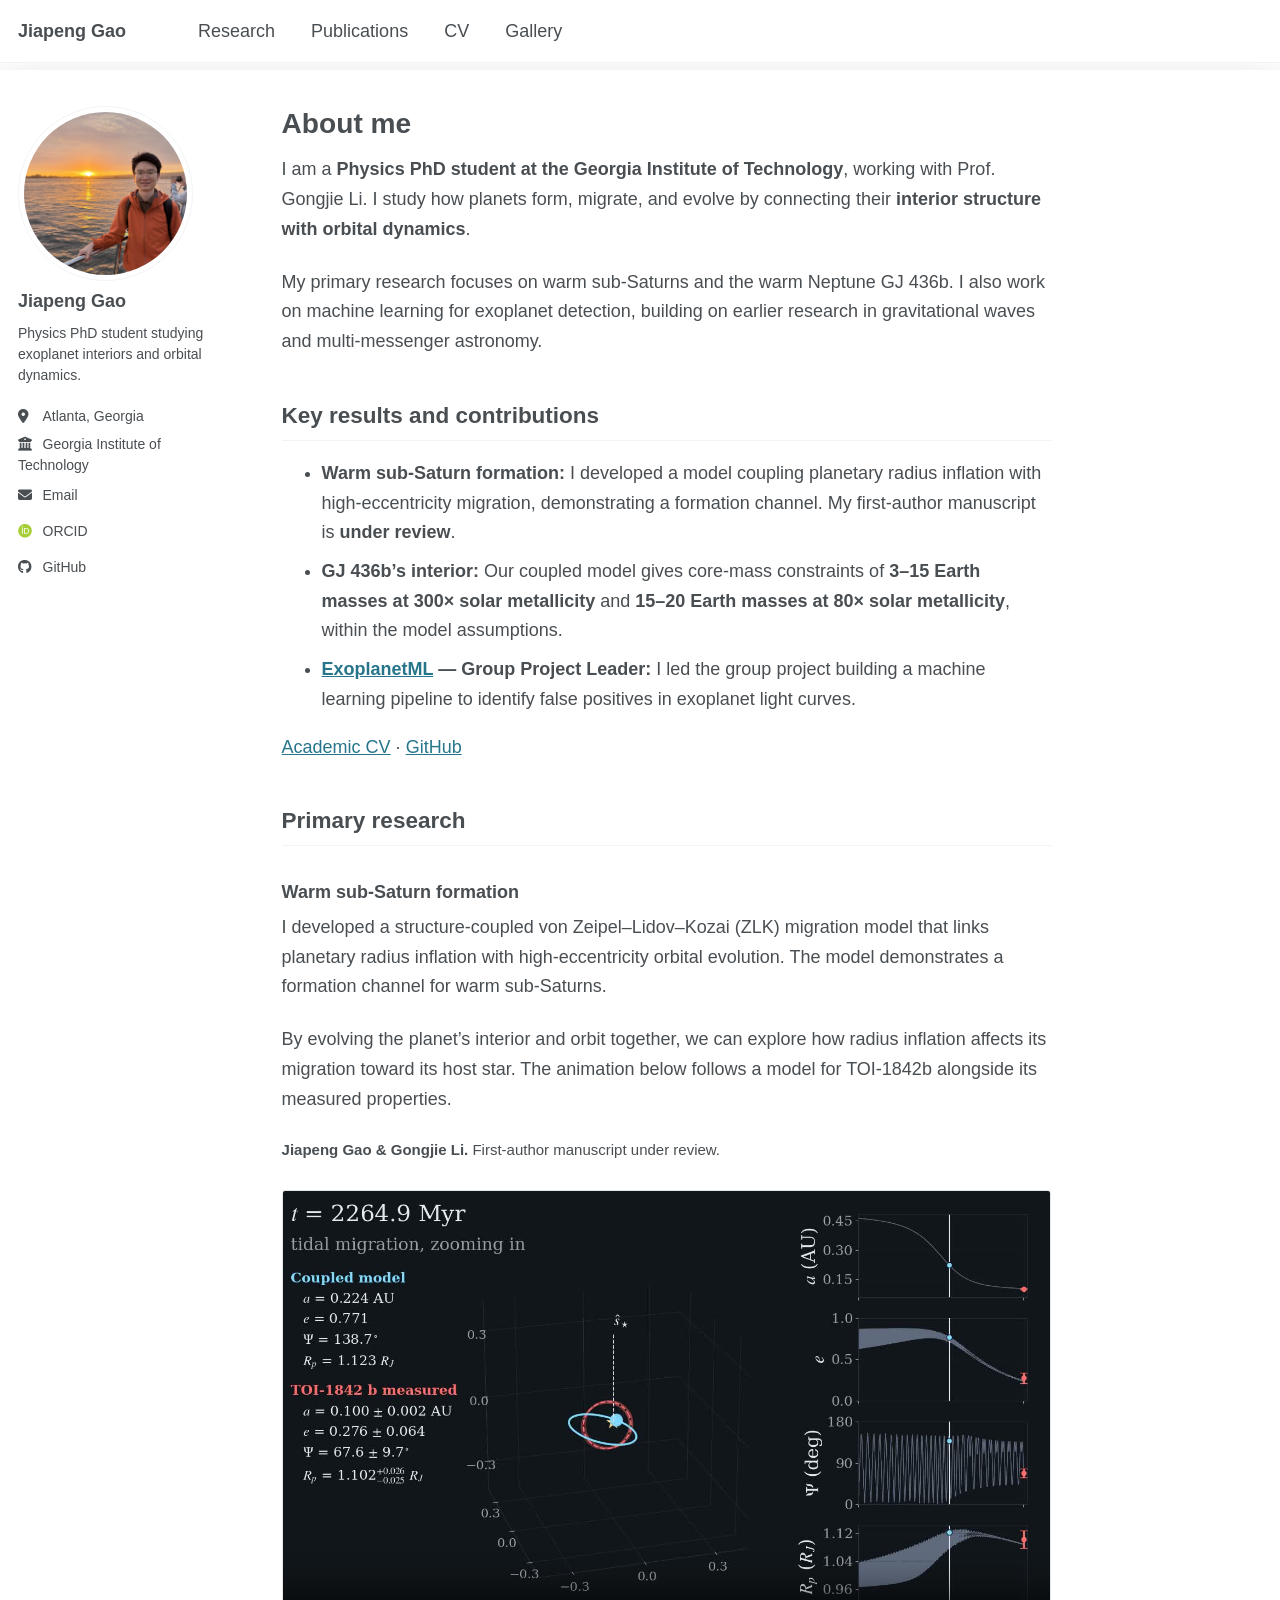
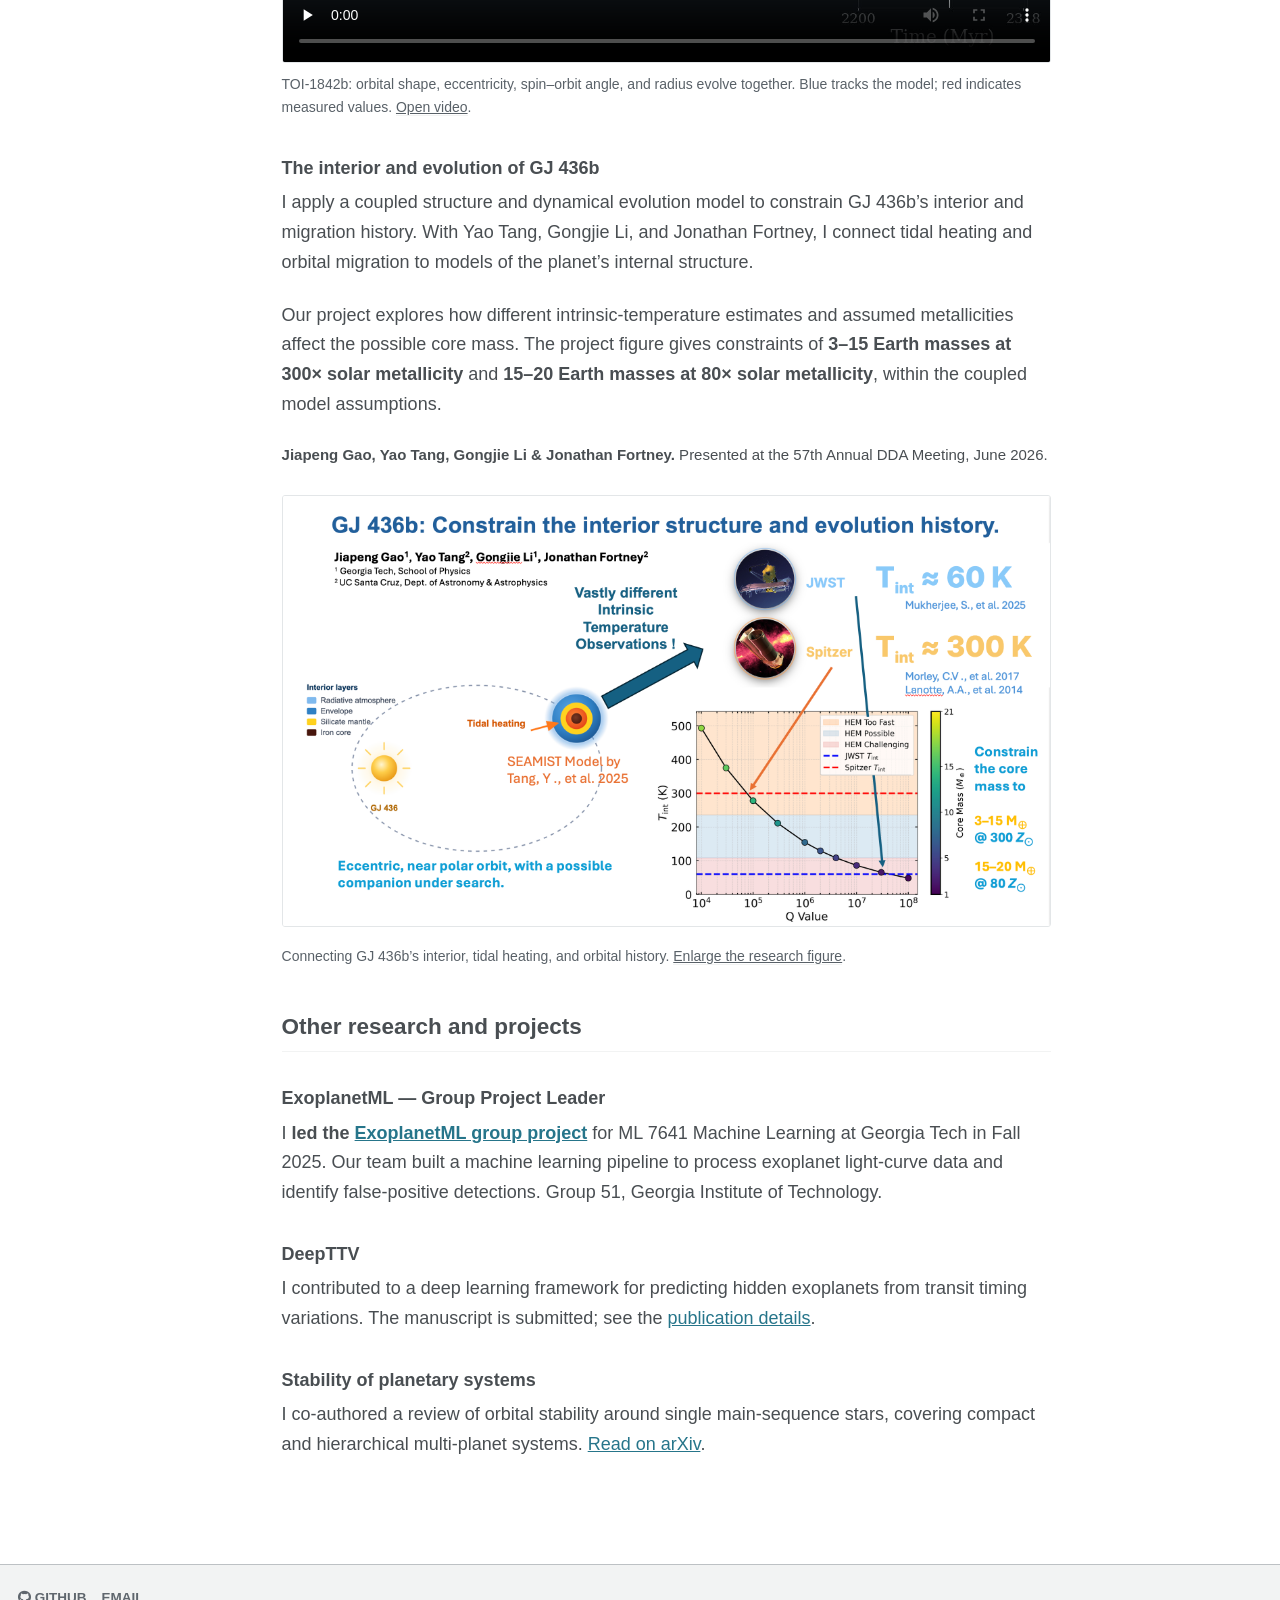
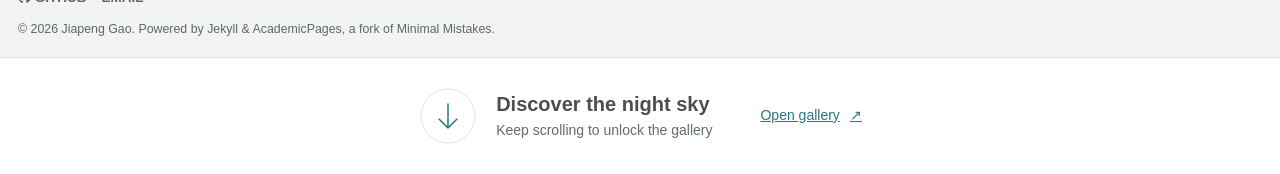
==== commit a7bbfa2f: "Remove multiple sections" ====
--- a/index.html
+++ b/index.html
@@ -311,26 +311,6 @@
 
 <p>I co-authored a review of orbital stability around single main-sequence stars, covering compact and hierarchical multi-planet systems. <a href="https://arxiv.org/abs/2407.13899">Read on arXiv</a>.</p>
 
-<h3 id="testing-lorentz-violation-with-inspirals">Testing Lorentz violation with inspirals</h3>
-
-<p>I developed gravitational-waveform code incorporating Lorentz-violating parameters and used Fisher-matrix forecasts to investigate tighter constraints on the graviton mass. Advisor: Prof. Carlo Contaldi, Imperial College London, 2022–2023.</p>
-
-<h3 id="double-white-dwarfs-in-the-milky-way">Double white dwarfs in the Milky Way</h3>
-
-<p>I simulated observations of Galactic double white dwarfs with <strong>LSST, CSST, LISA, and TianQin</strong>, showing how gravitational-wave localization can guide optical follow-up. Advisor: Prof. Yan Wang, HUST, 2019–2020. My thesis received the Outstanding Undergraduate Thesis award, ranking in the department’s top 3%.</p>
-
-<h2 id="background-teaching-and-service">Background, teaching, and service</h2>
-
-<ul>
-  <li><strong>Georgia Institute of Technology:</strong> PhD in Physics, expected 2028; MS in Physics, 2025.</li>
-  <li><strong>Imperial College London:</strong> Graduate studies, MSc Physics with Extended Research, 2021–2023.</li>
-  <li><strong>Huazhong University of Science and Technology:</strong> BS in Physics, 2020.</li>
-</ul>
-
-<p>I have taught Stellar Astrophysics, Relativity, and Introductory Physics as a teaching assistant at Georgia Tech. I also serve as a referee for <em>The Astrophysical Journal</em> and <em>The Astrophysical Journal Letters</em>.</p>
-
-<p>I enjoy sharing astronomy beyond the research community, including “Earth as an Exoplanet” talks at Astronomy on Tap and the Atlanta Astronomy Club.</p>
-
 <dialog class="research-dialog" aria-labelledby="research-dialog-title">
   <div class="research-dialog-header"><h2 id="research-dialog-title">GJ 436b — interior structure and evolution</h2><button type="button" data-close-research="" autofocus="">Close <span aria-hidden="true">×</span></button></div>
   <img src="assets/images/gj436b-project.png" width="2270" height="1274" loading="lazy" alt="Full-size GJ 436b research figure with model-dependent core-mass constraints." />
